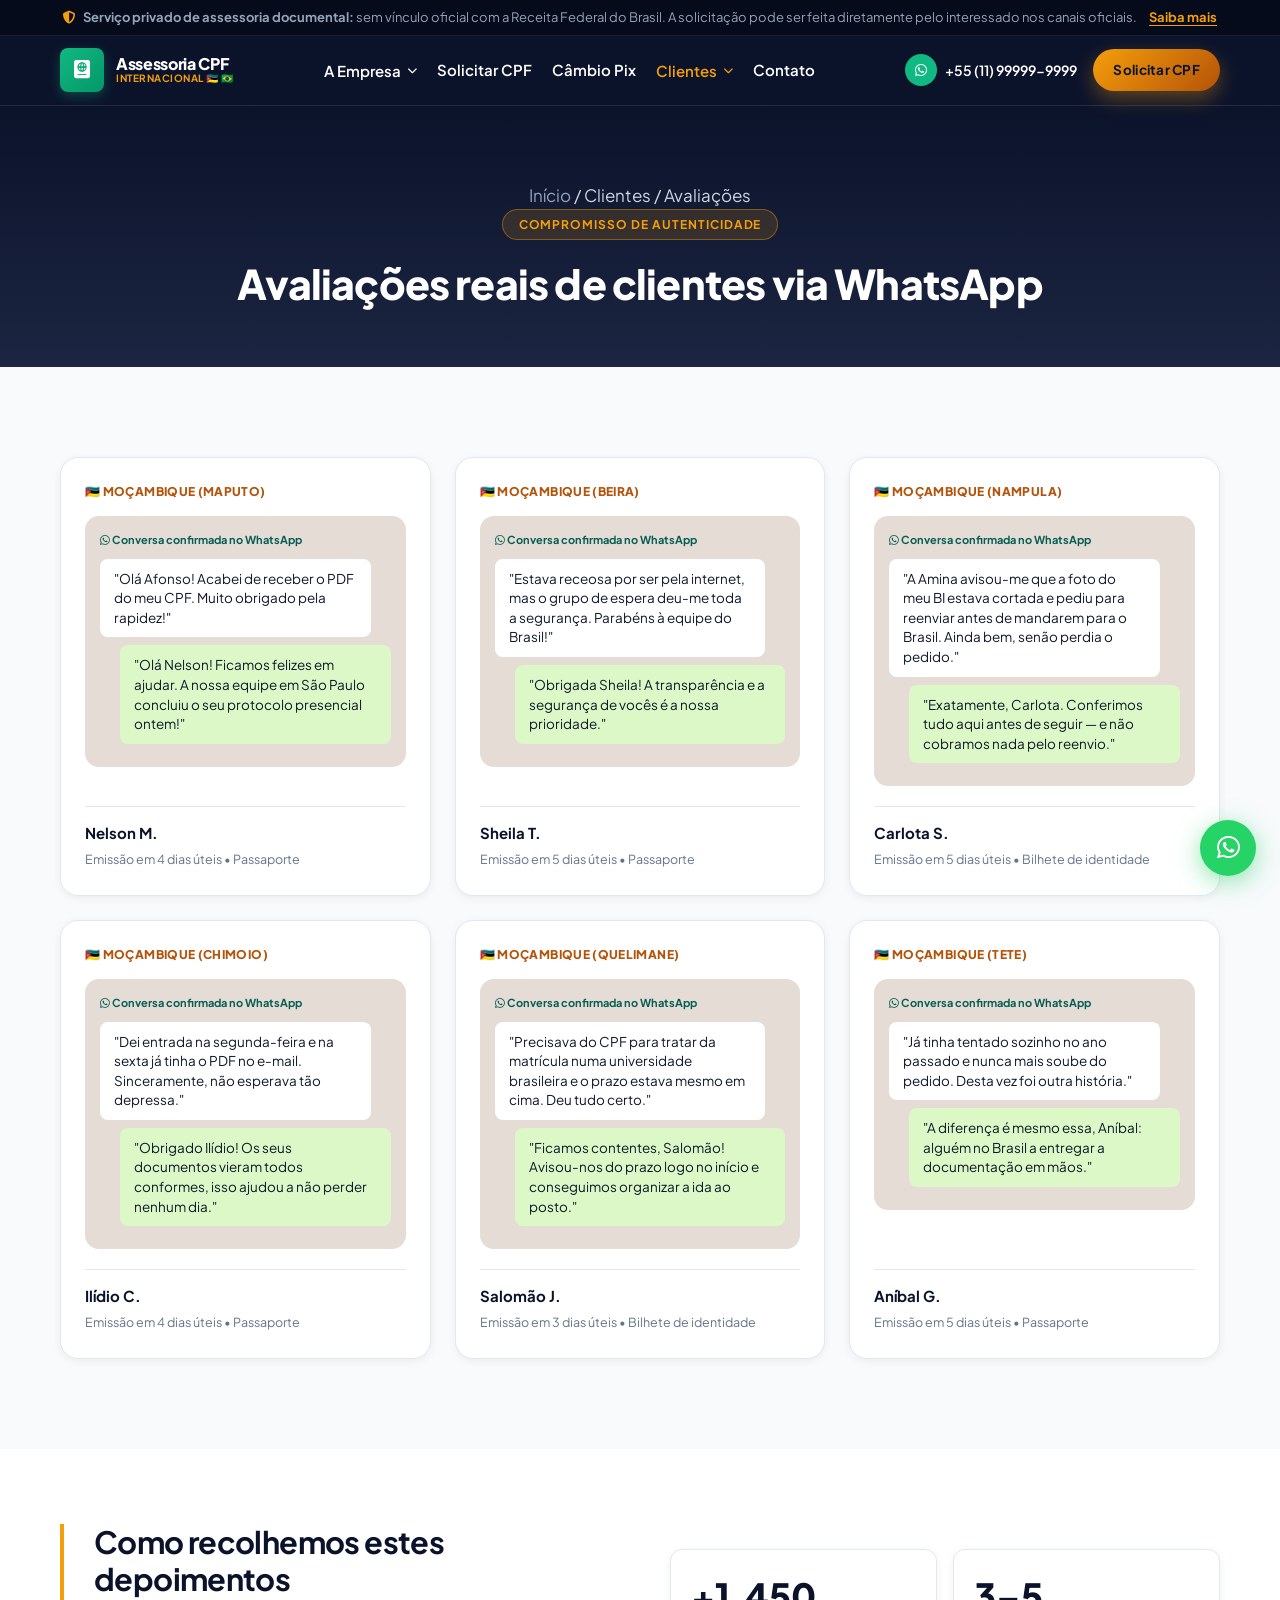
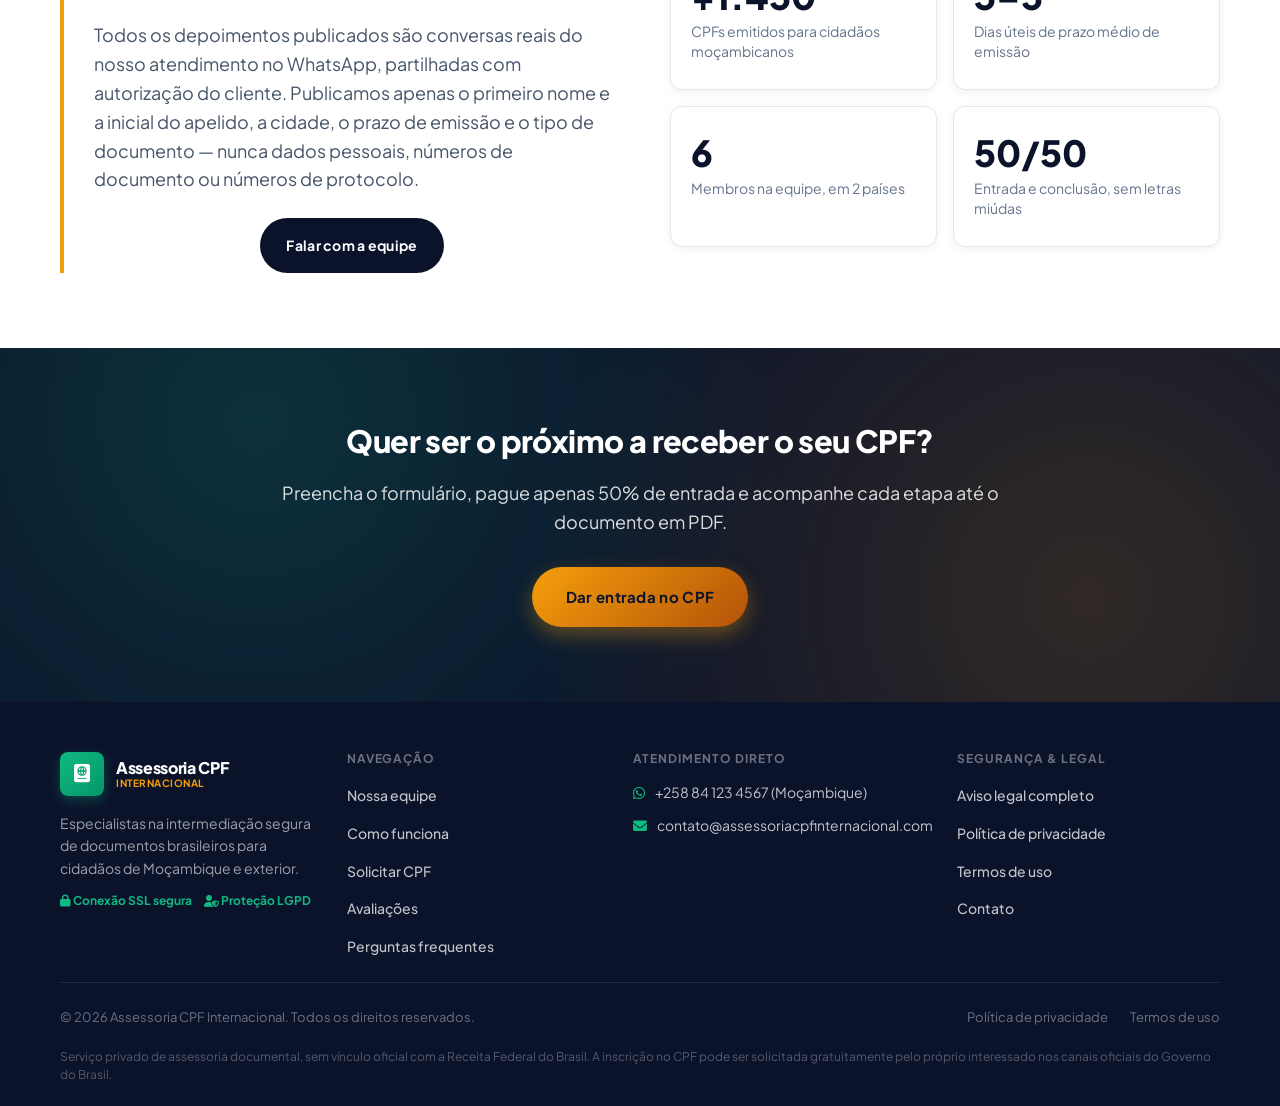
==== avaliacoes.html @ 6f36eda5 "Site CPF + Câmbio: responsivo, garantias, prova social, secção pain point" ====
<!DOCTYPE html>
<html lang="pt-PT">
<head>
    <meta charset="UTF-8">
    <meta name="viewport" content="width=device-width, initial-scale=1.0">
    <title>Avaliações | Assessoria CPF Internacional</title>
    <meta name="description" content="Depoimentos reais de clientes de Moçambique que obtiveram o CPF brasileiro através da Assessoria CPF Internacional, confirmados via WhatsApp.">
    <link rel="preconnect" href="https://fonts.googleapis.com">
    <link rel="preconnect" href="https://fonts.gstatic.com" crossorigin>
    <link href="https://fonts.googleapis.com/css2?family=Plus+Jakarta+Sans:wght@400;500;600;700;800&display=swap" rel="stylesheet">
    <link rel="stylesheet" href="css/style.css">
    <link rel="stylesheet" href="https://cdnjs.cloudflare.com/ajax/libs/font-awesome/6.4.0/css/all.min.css">
</head>
<body>

    <div class="legal-notice-bar">
        <div class="container legal-notice-content">
            <span><i class="fa-solid fa-shield-halved"></i> <strong>Serviço privado de assessoria documental:</strong> sem vínculo oficial com a Receita Federal do Brasil. A solicitação pode ser feita diretamente pelo interessado nos canais oficiais.</span>
            <a href="aviso-legal.html" class="legal-link">Saiba mais</a>
        </div>
    </div>

    <header class="site-header" id="siteHeader">
        <div class="container header-inner">
            <a href="index.html" class="brand-logo">
                <div class="logo-icon"><i class="fa-solid fa-passport"></i></div>
                <div class="logo-text">
                    <span class="brand-title">Assessoria CPF</span>
                    <span class="brand-subtitle">INTERNACIONAL 🇲🇿 🇧🇷</span>
                </div>
            </a>

            <nav class="main-nav" id="mainNav" aria-label="Navegação principal">
                <div class="nav-item">
                    <button class="nav-link" type="button" aria-expanded="false">A Empresa <i class="fa-solid fa-chevron-down"></i></button>
                    <div class="nav-dropdown">
                        <a href="equipe.html">Nossa Equipe (4 membros)</a>
                        <a href="como-funciona.html">Como Funciona</a>
                        <a href="aviso-legal.html">Aviso Legal</a>
                    </div>
                </div>
                <a href="solicitar.html" class="nav-link">Solicitar CPF</a>
                <a href="cambio.html" class="nav-link">Câmbio Pix</a>
                <div class="nav-item">
                    <button class="nav-link is-active" type="button" aria-expanded="false">Clientes <i class="fa-solid fa-chevron-down"></i></button>
                    <div class="nav-dropdown">
                                                <a href="avaliacoes.html">Avaliações</a>
                        <a href="faq.html">Perguntas Frequentes</a>
                    </div>
                </div>
                <a href="contato.html" class="nav-link">Contato</a>
            </nav>

            <div class="header-actions">
                <a href="https://wa.me/5511999999999" target="_blank" rel="noopener" class="header-phone">
                    <span class="header-phone__icon"><i class="fa-brands fa-whatsapp"></i></span>
                    +55 (11) 99999-9999
                </a>
                <a href="solicitar.html" class="btn btn--gold btn--sm">Solicitar CPF</a>
                <button class="mobile-menu-toggle" id="mobileMenuBtn" aria-label="Abrir menu" aria-expanded="false" aria-controls="mainNav">
                    <i class="fa-solid fa-bars"></i>
                </button>
            </div>
        </div>
    </header>

    <main>

    <section class="page-hero">
        <div class="container">
            <p class="breadcrumb"><a href="index.html">Início</a> / Clientes / Avaliações</p>
            <span class="page-hero__label">Compromisso de autenticidade</span>
            <h1>Avaliações reais de clientes via WhatsApp</h1>
        </div>
    </section>

    <section class="reviews-section" id="avaliacoes">
        <div class="container">
            <div class="reviews-grid">
                <div class="review-card">
                    <div class="review-country">🇲🇿 MOÇAMBIQUE (MAPUTO)</div>
                    <div class="whatsapp-chat-box">
                        <div class="chat-header">
                            <i class="fa-brands fa-whatsapp"></i> Conversa confirmada no WhatsApp
                        </div>
                        <div class="chat-bubble received">
                            "Olá Afonso! Acabei de receber o PDF do meu CPF. Muito obrigado pela rapidez!"
                        </div>
                        <div class="chat-bubble sent">
                            "Olá Nelson! Ficamos felizes em ajudar. A nossa equipe em São Paulo concluiu o seu protocolo presencial ontem!"
                        </div>
                    </div>
                    <div class="review-author">
                        <strong>Nelson M.</strong>
                        <span>Emissão em 4 dias úteis • Passaporte</span>
                    </div>
                </div>


                <div class="review-card">
                    <div class="review-country">🇲🇿 MOÇAMBIQUE (BEIRA)</div>
                    <div class="whatsapp-chat-box">
                        <div class="chat-header">
                            <i class="fa-brands fa-whatsapp"></i> Conversa confirmada no WhatsApp
                        </div>
                        <div class="chat-bubble received">
                            "Estava receosa por ser pela internet, mas o grupo de espera deu-me toda a segurança. Parabéns à equipe do Brasil!"
                        </div>
                        <div class="chat-bubble sent">
                            "Obrigada Sheila! A transparência e a segurança de vocês é a nossa prioridade."
                        </div>
                    </div>
                    <div class="review-author">
                        <strong>Sheila T.</strong>
                        <span>Emissão em 5 dias úteis • Passaporte</span>
                    </div>
                </div>


                <div class="review-card">
                    <div class="review-country">🇲🇿 MOÇAMBIQUE (NAMPULA)</div>
                    <div class="whatsapp-chat-box">
                        <div class="chat-header">
                            <i class="fa-brands fa-whatsapp"></i> Conversa confirmada no WhatsApp
                        </div>
                        <div class="chat-bubble received">
                            "A Amina avisou-me que a foto do meu BI estava cortada e pediu para reenviar antes de mandarem para o Brasil. Ainda bem, senão perdia o pedido."
                        </div>
                        <div class="chat-bubble sent">
                            "Exatamente, Carlota. Conferimos tudo aqui antes de seguir — e não cobramos nada pelo reenvio."
                        </div>
                    </div>
                    <div class="review-author">
                        <strong>Carlota S.</strong>
                        <span>Emissão em 5 dias úteis • Bilhete de identidade</span>
                    </div>
                </div>


                <div class="review-card">
                    <div class="review-country">🇲🇿 MOÇAMBIQUE (CHIMOIO)</div>
                    <div class="whatsapp-chat-box">
                        <div class="chat-header">
                            <i class="fa-brands fa-whatsapp"></i> Conversa confirmada no WhatsApp
                        </div>
                        <div class="chat-bubble received">
                            "Dei entrada na segunda-feira e na sexta já tinha o PDF no e-mail. Sinceramente, não esperava tão depressa."
                        </div>
                        <div class="chat-bubble sent">
                            "Obrigado Ilídio! Os seus documentos vieram todos conformes, isso ajudou a não perder nenhum dia."
                        </div>
                    </div>
                    <div class="review-author">
                        <strong>Ilídio C.</strong>
                        <span>Emissão em 4 dias úteis • Passaporte</span>
                    </div>
                </div>


                <div class="review-card">
                    <div class="review-country">🇲🇿 MOÇAMBIQUE (QUELIMANE)</div>
                    <div class="whatsapp-chat-box">
                        <div class="chat-header">
                            <i class="fa-brands fa-whatsapp"></i> Conversa confirmada no WhatsApp
                        </div>
                        <div class="chat-bubble received">
                            "Precisava do CPF para tratar da matrícula numa universidade brasileira e o prazo estava mesmo em cima. Deu tudo certo."
                        </div>
                        <div class="chat-bubble sent">
                            "Ficamos contentes, Salomão! Avisou-nos do prazo logo no início e conseguimos organizar a ida ao posto."
                        </div>
                    </div>
                    <div class="review-author">
                        <strong>Salomão J.</strong>
                        <span>Emissão em 3 dias úteis • Bilhete de identidade</span>
                    </div>
                </div>


                <div class="review-card">
                    <div class="review-country">🇲🇿 MOÇAMBIQUE (TETE)</div>
                    <div class="whatsapp-chat-box">
                        <div class="chat-header">
                            <i class="fa-brands fa-whatsapp"></i> Conversa confirmada no WhatsApp
                        </div>
                        <div class="chat-bubble received">
                            "Já tinha tentado sozinho no ano passado e nunca mais soube do pedido. Desta vez foi outra história."
                        </div>
                        <div class="chat-bubble sent">
                            "A diferença é mesmo essa, Aníbal: alguém no Brasil a entregar a documentação em mãos."
                        </div>
                    </div>
                    <div class="review-author">
                        <strong>Aníbal G.</strong>
                        <span>Emissão em 5 dias úteis • Passaporte</span>
                    </div>
                </div>

            </div>
        </div>
    </section>

    <section class="section section--white reveal">
        <div class="container media-grid">
            <div class="media-grid__text media-grid__text--accent">
                <h2 class="block-title">Como recolhemos estes depoimentos</h2>
                <p class="block-text">
                    Todos os depoimentos publicados são conversas reais do nosso atendimento no WhatsApp, partilhadas com autorização do cliente. Publicamos apenas o primeiro nome e a inicial do apelido, a cidade, o prazo de emissão e o tipo de documento — nunca dados pessoais, números de documento ou números de protocolo.
                </p>
                <a href="contato.html" class="btn btn--navy">Falar com a equipe</a>
            </div>
            <div class="stats-grid">
                <div class="stat-card">
                    <span class="stat-card__value">+1.450</span>
                    <span class="stat-card__label">CPFs emitidos para cidadãos moçambicanos</span>
                </div>
                <div class="stat-card">
                    <span class="stat-card__value">3–5</span>
                    <span class="stat-card__label">Dias úteis de prazo médio de emissão</span>
                </div>
                <div class="stat-card">
                    <span class="stat-card__value">6</span>
                    <span class="stat-card__label">Membros na equipe, em 2 países</span>
                </div>
                <div class="stat-card">
                    <span class="stat-card__value">50/50</span>
                    <span class="stat-card__label">Entrada e conclusão, sem letras miúdas</span>
                </div>
            </div>
        </div>
    </section>

    <section class="cta-banner reveal">
        <div class="container cta-banner__inner">
            <h2>Quer ser o próximo a receber o seu CPF?</h2>
            <p>Preencha o formulário, pague apenas 50% de entrada e acompanhe cada etapa até o documento em PDF.</p>
            <a href="solicitar.html" class="btn btn--gold btn--lg">Dar entrada no CPF</a>
        </div>
    </section>

    </main>

    <footer class="site-footer">
        <div class="container">
            <div class="footer-grid">
                <div class="footer-col">
                    <a href="index.html" class="brand-logo footer-logo">
                        <div class="logo-icon"><i class="fa-solid fa-passport"></i></div>
                        <div class="logo-text">
                            <span class="brand-title">Assessoria CPF</span>
                            <span class="brand-subtitle">INTERNACIONAL</span>
                        </div>
                    </a>
                    <p class="footer-desc">Especialistas na intermediação segura de documentos brasileiros para cidadãos de Moçambique e exterior.</p>
                    <div class="footer-badges">
                        <span><i class="fa-solid fa-lock"></i> Conexão SSL segura</span>
                        <span><i class="fa-solid fa-user-shield"></i> Proteção LGPD</span>
                    </div>
                </div>

                <div class="footer-col">
                    <h4>Navegação</h4>
                    <ul class="footer-links">
                        <li><a href="equipe.html">Nossa equipe</a></li>
                        <li><a href="como-funciona.html">Como funciona</a></li>
                        <li><a href="solicitar.html">Solicitar CPF</a></li>
                        <li>                        <a href="avaliacoes.html">Avaliações</a></li>
                        <li><a href="faq.html">Perguntas frequentes</a></li>
                    </ul>
                </div>

                <div class="footer-col">
                    <h4>Atendimento direto</h4>
                    <ul class="footer-contact">
                        <li><i class="fa-brands fa-whatsapp"></i> <a href="https://wa.me/258841234567" target="_blank" rel="noopener">+258 84 123 4567 (Moçambique)</a></li>
                        <li><i class="fa-solid fa-envelope"></i> <a href="mailto:contato@assessoriacpfinternacional.com">contato@assessoriacpfinternacional.com</a></li>
                    </ul>
                </div>

                <div class="footer-col">
                    <h4>Segurança &amp; legal</h4>
                    <ul class="footer-links">
                        <li><a href="aviso-legal.html">Aviso legal completo</a></li>
                        <li><a href="aviso-legal.html#privacidade">Política de privacidade</a></li>
                        <li><a href="aviso-legal.html#termos">Termos de uso</a></li>
                        <li><a href="contato.html">Contato</a></li>
                    </ul>
                </div>
            </div>

            <div class="footer-bottom">
                <div class="flex-between">
                    <p>&copy; 2026 Assessoria CPF Internacional. Todos os direitos reservados.</p>
                    <div class="footer-legal-links">
                        <a href="aviso-legal.html#privacidade">Política de privacidade</a>
                        <a href="aviso-legal.html#termos">Termos de uso</a>
                    </div>
                </div>
                <p class="footer-disclaimer">
                    Serviço privado de assessoria documental, sem vínculo oficial com a Receita Federal do Brasil. A inscrição no CPF pode ser solicitada gratuitamente pelo próprio interessado nos canais oficiais do Governo do Brasil.
                </p>
            </div>
        </div>
    </footer>

    <a href="https://wa.me/5511999999999" target="_blank" rel="noopener" class="floating-whatsapp" aria-label="Falar no WhatsApp">
        <i class="fa-brands fa-whatsapp"></i>
    </a>

    <script src="js/main.js"></script>
</body>
</html>
---- css/style.css ----
/* ==========================================================================
   ASSESSORIA CPF INTERNACIONAL — DESIGN SYSTEM
   --------------------------------------------------------------------------
   Sistema de layout transposto do site OralDouro (grelha, espaçamentos,
   escala tipográfica, cards e secção de passos), com a paleta do CPF.

   Base: html = 62.5% → 1rem = 10px. Todos os valores de espaçamento
   herdados da OralDouro (2rem = 20px, 5rem = 50px, 9rem = 90px, …).
   ========================================================================== */

/* ==========================================
   1. TOKENS
   ========================================== */
:root {
    /* Paleta CPF */
    --navy: #0B132B;
    --navy-2: #1C2541;
    --navy-deep: #050B1A;
    --emerald: #10B981;
    --emerald-dark: #059669;
    --gold: #F59E0B;
    --gold-soft: #FEF3C7;
    --gold-dark: #B45309;

    /* Superfícies */
    --light-1: #FFFFFF;
    --light-2: #F8FAFC;
    --light-3: #EEF2F7;
    --line: #E2E8F0;

    /* Texto */
    --text: #0F172A;
    --muted: #475569;
    --muted-2: #64748B;
    --text-inverse: #94A3B8;

    /* Tipografia */
    --font-display: 'Plus Jakarta Sans', -apple-system, BlinkMacSystemFont, sans-serif;
    --font-body: 'Plus Jakarta Sans', -apple-system, BlinkMacSystemFont, sans-serif;

    /* Elevação (escala OralDouro) */
    --shadow-sm: 0 2px 8px rgba(15, 23, 42, 0.06);
    --shadow-md: 0 8px 24px rgba(15, 23, 42, 0.08);
    --shadow-lg: 0 20px 45px rgba(11, 19, 43, 0.18);

    /* Raios (escala OralDouro) */
    --radius: 18px;
    --radius-lg: 28px;
    --radius-sm: 8px;
    --radius-md: 14px;

    /* Ritmo vertical das secções (escala OralDouro) */
    --section-y: clamp(4rem, 8vw, 7.5rem);
    --section-y-lg: 9rem;

    --transition: all 0.3s ease;
}

/* ==========================================
   2. BASE
   ========================================== */
* {
    margin: 0;
    padding: 0;
    box-sizing: border-box;
}

html {
    font-size: 62.5%; /* 1rem = 10px — base do sistema OralDouro */
    scroll-behavior: smooth;
    scroll-padding-top: 9rem;
}

body {
    font-family: var(--font-body);
    font-size: 1.6rem;
    line-height: 1.6;
    background-color: var(--light-1);
    color: var(--text);
    overflow-x: hidden;
    -webkit-font-smoothing: antialiased;
}

h1, h2, h3, h4, h5, h6 {
    font-family: var(--font-display);
    color: var(--navy);
    letter-spacing: -0.02em;
    line-height: 1.2;
}

img {
    max-width: 100%;
    display: block;
}

a {
    color: inherit;
}

/* ==========================================
   3. LAYOUT — containers e grelhas
   ========================================== */
.container {
    width: 100%;
    max-width: 1200px;
    margin: 0 auto;
    padding: 0 2rem;
}

.container--wide {
    width: 100%;
    max-width: 1240px;
    margin: 0 auto;
    padding: 0 2.4rem;
}

.container--narrow {
    width: 100%;
    max-width: 900px;
    margin: 0 auto;
    padding: 0 2rem;
}

.section {
    padding: var(--section-y) 0;
}

.section--lg {
    padding: var(--section-y-lg) 0;
}

.section--white { background-color: var(--light-1); }
.section--light { background-color: var(--light-2); }
.section--light3 { background-color: var(--light-3); }

/* Grelha de 2 colunas texto/media (gap 6rem — OralDouro) */
.media-grid {
    display: grid;
    grid-template-columns: 1fr 1fr;
    gap: 6rem;
    align-items: center;
}

.media-grid__text {
    display: flex;
    flex-direction: column;
    gap: 2.4rem;
    align-items: flex-start;
}

/* CTAs de secção centrados sob o respetivo bloco de texto. */
.media-grid__text .btn {
    align-self: center;
}

.media-grid__text--accent {
    border-left: 4px solid var(--gold);
    padding-left: 3rem;
}

.media-grid__media {
    border-radius: 1rem;
    overflow: hidden;
}

.media-grid__media img {
    width: 100%;
    height: auto;
    object-fit: cover;
    border-radius: 1rem;
}

.text-center { text-align: center; }

/* ==========================================
   4. TIPOGRAFIA DE SECÇÃO
   ========================================== */
.section-header {
    margin-bottom: 5rem;
}

.section-label {
    display: inline-block;
    background: var(--navy);
    color: #fff;
    border-radius: 50px;
    padding: 0.5rem 1.6rem;
    font-size: 1.3rem;
    font-weight: 700;
    letter-spacing: 0.05em;
    text-transform: uppercase;
    margin-bottom: 2rem;
}

.section-label--gold {
    background: var(--gold-soft);
    color: var(--gold-dark);
}

.section-title {
    font-family: var(--font-display);
    font-weight: 800;
    font-size: clamp(2.8rem, 3.2vw, 4.4rem);
    line-height: 1.15;
    letter-spacing: -0.01em;
    color: var(--navy);
    text-align: center;
    margin: 0 auto 1.6rem;
    max-width: 82rem;
}

.section-title__accent {
    color: var(--emerald-dark);
    position: relative;
    white-space: nowrap;
}

.section-title__accent::after {
    content: "";
    position: absolute;
    left: 0;
    right: 0;
    bottom: -4px;
    height: 3px;
    background: var(--emerald);
    border-radius: 2px;
    opacity: 0.5;
}

/* Título de bloco (secções texto/media) */
.block-title {
    font-family: var(--font-display);
    font-size: clamp(2.4rem, 2.4vw, 3.4rem);
    font-weight: 700;
    color: var(--navy);
    line-height: 1.2;
    margin: 0;
}

.section-desc {
    text-align: center;
    font-size: 1.55rem;
    line-height: 1.6;
    color: var(--muted);
    max-width: 62rem;
    margin: 1.4rem auto 0;
}

.block-text {
    font-size: 1.8rem;
    color: var(--muted);
    line-height: 1.6;
    margin: 0;
}

/* ==========================================
   5. BOTÕES (pill — escala OralDouro)
   ========================================== */
.btn {
    display: inline-flex;
    align-items: center;
    justify-content: center;
    gap: 0.8rem;
    padding: 1.4rem 2.4rem;
    border: 2px solid transparent;
    border-radius: 999px;
    font-family: var(--font-display);
    font-weight: 700;
    font-size: 1.4rem;
    letter-spacing: 0.02em;
    text-decoration: none;
    cursor: pointer;
    white-space: nowrap;
    transition: transform 0.2s ease, box-shadow 0.25s ease, background 0.25s ease,
        color 0.25s ease, border-color 0.25s ease;
}

.btn--lg {
    padding: 1.8rem 3.4rem;
    font-size: 1.5rem;
}

.btn--sm {
    padding: 1rem 2rem;
    font-size: 1.35rem;
}

.btn--primary {
    background: var(--emerald);
    color: #fff;
    box-shadow: 0 8px 20px rgba(16, 185, 129, 0.32);
}

.btn--primary:hover {
    background: var(--emerald-dark);
    transform: translateY(-2px);
    box-shadow: 0 12px 26px rgba(16, 185, 129, 0.42);
}

.btn--gold {
    background: var(--gold);
    color: var(--navy);
    box-shadow: 0 8px 20px rgba(245, 158, 11, 0.35);
}

.btn--gold:hover {
    background: #D97706;
    transform: translateY(-2px);
    box-shadow: 0 12px 26px rgba(245, 158, 11, 0.45);
}

.btn--navy {
    background: var(--navy);
    color: #fff;
}

.btn--navy:hover {
    background: var(--navy-2);
    transform: translateY(-2px);
}

.btn--outline {
    background: transparent;
    border-color: var(--navy);
    color: var(--navy);
}

.btn--outline:hover {
    background: var(--navy);
    color: #fff;
}

.btn--ghost-light {
    background: rgba(255, 255, 255, 0.1);
    border-color: rgba(255, 255, 255, 0.25);
    color: #fff;
}

.btn--ghost-light:hover {
    background: rgba(255, 255, 255, 0.2);
    transform: translateY(-2px);
}

.btn--whatsapp {
    background: #25D366;
    color: #fff;
    box-shadow: 0 8px 20px rgba(37, 211, 102, 0.3);
}

.btn--whatsapp:hover {
    background: #1DA851;
    transform: translateY(-2px);
}

/* ==========================================
   6. BARRA DE AVISO LEGAL (aux bar)
   ========================================== */
.legal-notice-bar {
    background-color: var(--navy-deep);
    color: var(--text-inverse);
    font-size: 1.3rem;
    padding: 0.75rem 0;
    border-bottom: 1px solid rgba(255, 255, 255, 0.08);
}

.legal-notice-content {
    display: flex;
    justify-content: center;
    align-items: center;
    gap: 1.2rem;
    flex-wrap: wrap;
    text-align: center;
    line-height: 1.5;
}

.legal-notice-content i {
    color: var(--gold);
    margin-right: 0.5rem;
}

.legal-link {
    color: var(--gold);
    text-decoration: underline;
    text-underline-offset: 3px;
    font-weight: 700;
    white-space: nowrap;
}

/* ==========================================
   7. HEADER + NAVEGAÇÃO
   ========================================== */
.site-header {
    background-color: var(--navy);
    position: sticky;
    top: 0;
    z-index: 100;
    border-bottom: 1px solid rgba(255, 255, 255, 0.1);
    transition: box-shadow 0.3s ease;
}

.site-header.is-scrolled {
    box-shadow: 0 1px 10px 2px rgba(0, 0, 0, 0.18);
}

.header-inner {
    display: flex;
    align-items: center;
    gap: 2rem;
    padding-top: 1.25rem;
    padding-bottom: 1.25rem;
}

.brand-logo {
    display: flex;
    align-items: center;
    gap: 1.2rem;
    text-decoration: none;
    flex-shrink: 0;
}

.logo-icon {
    width: 4.4rem;
    height: 4.4rem;
    background: linear-gradient(135deg, var(--emerald), var(--emerald-dark));
    color: #fff;
    border-radius: var(--radius-sm);
    display: flex;
    align-items: center;
    justify-content: center;
    font-size: 1.8rem;
    box-shadow: 0 4px 12px rgba(16, 185, 129, 0.3);
}

.logo-text {
    display: flex;
    flex-direction: column;
    line-height: 1.15;
}

.brand-title {
    color: #fff;
    font-family: var(--font-display);
    font-weight: 800;
    font-size: 1.6rem;
    letter-spacing: -0.02em;
}

.brand-subtitle {
    color: var(--gold);
    font-size: 1rem;
    font-weight: 700;
    letter-spacing: 0.05em;
}

/* Nav desktop */
.main-nav {
    display: flex;
    flex: 1;
    align-items: center;
    justify-content: center;
    gap: 2rem;
}

.nav-item {
    position: relative;
}

.nav-link {
    display: flex;
    align-items: center;
    gap: 0.6rem;
    background: none;
    border: none;
    font-family: var(--font-display);
    font-size: 1.5rem;
    font-weight: 600;
    color: #fff;
    text-decoration: none;
    white-space: nowrap;
    cursor: pointer;
    padding: 0.6rem 0;
    transition: color 0.2s ease;
}

.nav-link i {
    font-size: 1rem;
    transition: transform 0.2s ease;
}

.nav-link:hover,
.nav-link.is-active {
    color: var(--gold);
}

.nav-item:hover .nav-link i,
.nav-item.is-open .nav-link i {
    transform: rotate(180deg);
}

.nav-dropdown {
    position: absolute;
    top: 100%;
    right: 0;
    z-index: 110;
    margin-top: 0.4rem;
    min-width: 24rem;
    background: #fff;
    border-radius: var(--radius-sm);
    padding: 0.8rem 0;
    box-shadow: 0 4px 20px rgba(0, 0, 0, 0.15);
    opacity: 0;
    visibility: hidden;
    transform: translateY(-6px);
    transition: opacity 0.2s ease, transform 0.2s ease, visibility 0.2s;
}

/* Ponte invisível: evita que o menu feche ao atravessar o espaço
   entre o link e o painel. */
.nav-dropdown::before {
    content: "";
    position: absolute;
    left: 0;
    right: 0;
    top: -0.8rem;
    height: 0.8rem;
}

.nav-item:hover .nav-dropdown,
.nav-item:focus-within .nav-dropdown {
    opacity: 1;
    visibility: visible;
    transform: translateY(0);
}

.nav-dropdown a {
    display: block;
    padding: 0.9rem 1.8rem;
    font-size: 1.4rem;
    font-weight: 600;
    color: var(--muted);
    text-decoration: none;
    transition: background 0.15s ease, color 0.15s ease;
}

.nav-dropdown a:hover {
    background: var(--light-2);
    color: var(--navy);
}

/* Ações do header */
.header-actions {
    display: flex;
    align-items: center;
    gap: 1.6rem;
    flex-shrink: 0;
    margin-left: auto;
}

.header-phone {
    display: flex;
    align-items: center;
    gap: 0.8rem;
    color: #fff;
    font-size: 1.4rem;
    font-weight: 600;
    text-decoration: none;
    white-space: nowrap;
    transition: opacity 0.2s ease;
}

.header-phone:hover {
    opacity: 0.85;
}

.header-phone__icon {
    width: 3.2rem;
    height: 3.2rem;
    border-radius: 50%;
    background: var(--emerald);
    color: #fff;
    display: flex;
    align-items: center;
    justify-content: center;
    font-size: 1.4rem;
    flex-shrink: 0;
}

.mobile-menu-toggle {
    display: none;
    background: none;
    border: none;
    color: #fff;
    font-size: 2.2rem;
    cursor: pointer;
    padding: 0.4rem;
}

/* ==========================================
   8. HERO (grelha 2 colunas — estrutura OralDouro)
   ========================================== */
.hero-section {
    background: linear-gradient(180deg, var(--navy) 0%, var(--navy-2) 100%);
    color: #fff;
    overflow: hidden;
}

.hero-grid {
    display: grid;
    grid-template-columns: 1fr 1fr;
    align-items: stretch;
    min-height: 520px;
}

.hero-content {
    display: flex;
    flex-direction: column;
    justify-content: center;
    gap: 2rem;
    padding: 5rem 4rem 5rem 2rem;
    padding-left: max(2rem, calc((100vw - 1200px) / 2));
}

.hero-badge {
    display: inline-flex;
    align-items: center;
    gap: 1rem;
    align-self: flex-start;
    background-color: rgba(245, 158, 11, 0.15);
    border: 1px solid rgba(245, 158, 11, 0.4);
    color: var(--gold);
    padding: 0.6rem 1.6rem;
    border-radius: 50px;
    font-size: 1.3rem;
    font-weight: 700;
}

.pulse-dot {
    width: 8px;
    height: 8px;
    background-color: var(--emerald);
    border-radius: 50%;
    box-shadow: 0 0 0 0 rgba(16, 185, 129, 0.7);
    animation: pulse 1.8s infinite;
}

@keyframes pulse {
    0% { transform: scale(0.95); box-shadow: 0 0 0 0 rgba(16, 185, 129, 0.7); }
    70% { transform: scale(1); box-shadow: 0 0 0 8px rgba(16, 185, 129, 0); }
    100% { transform: scale(0.95); box-shadow: 0 0 0 0 rgba(16, 185, 129, 0); }
}

.hero-title {
    font-family: var(--font-display);
    font-size: clamp(2.8rem, 3.2vw, 4.4rem);
    font-weight: 800;
    line-height: 1.12;
    letter-spacing: -0.02em;
    color: #fff;
    margin: 0;
}

.hero-title span {
    color: #34D399;
}

.hero-description {
    font-size: 1.65rem;
    line-height: 1.6;
    color: #CBD5E1;
    max-width: 54rem;
    margin: 0;
}

.hero-cta-group {
    display: flex;
    gap: 1.5rem;
    flex-wrap: wrap;
    padding-top: 0.4rem;
}

.hero-checklist {
    display: flex;
    flex-direction: column;
    gap: 0.9rem;
    padding-top: 0.6rem;
}

.hero-check {
    display: flex;
    align-items: center;
    gap: 0.8rem;
    font-size: 1.4rem;
    font-weight: 600;
    color: #E2E8F0;
}

.hero-check i {
    color: var(--emerald);
    font-size: 1.6rem;
    flex-shrink: 0;
}

/* Coluna direita — painel full-bleed */
.hero-panel {
    position: relative;
    display: flex;
    align-items: center;
    justify-content: flex-start;
    padding: 5rem 2rem;
    padding-right: max(2rem, calc((100vw - 1200px) / 2));
    background:
        radial-gradient(circle at 30% 20%, rgba(16, 185, 129, 0.18), transparent 55%),
        radial-gradient(circle at 80% 80%, rgba(245, 158, 11, 0.14), transparent 50%),
        var(--navy-2);
}

.hero-panel-card {
    background-color: #fff;
    color: var(--text);
    border-radius: var(--radius);
    padding: 3rem;
    width: 100%;
    max-width: 46rem;
    box-shadow: var(--shadow-lg);
    border: 1px solid rgba(255, 255, 255, 0.2);
}

.card-header-status {
    margin-bottom: 2rem;
}

.status-pill {
    display: inline-flex;
    align-items: center;
    gap: 0.6rem;
    padding: 0.6rem 1.2rem;
    border-radius: 50px;
    font-size: 1.2rem;
    font-weight: 700;
}

.status-live {
    background-color: #ECFDF5;
    color: var(--emerald-dark);
}

.panel-intro {
    font-size: 1.35rem;
    line-height: 1.55;
    color: var(--muted);
    margin: 0 0 2rem;
}

.panel-foot {
    display: flex;
    align-items: flex-start;
    gap: 0.8rem;
    margin: 0;
    padding-top: 1.6rem;
    border-top: 1px solid var(--line);
    font-size: 1.3rem;
    line-height: 1.5;
    font-weight: 600;
    color: var(--navy);
}

.panel-foot i {
    color: var(--emerald-dark);
    flex-shrink: 0;
    margin-top: 0.25rem;
}

.timeline-steps-mini {
    display: flex;
    flex-direction: column;
    gap: 1.5rem;
    margin-bottom: 2.5rem;
}

.step-mini {
    display: flex;
    align-items: center;
    gap: 1.2rem;
    font-size: 1.35rem;
    color: var(--muted);
}

.step-mini .step-icon {
    width: 2.8rem;
    height: 2.8rem;
    border-radius: 50%;
    background-color: var(--line);
    color: var(--muted-2);
    display: flex;
    align-items: center;
    justify-content: center;
    font-size: 1.2rem;
    flex-shrink: 0;
}

.step-mini.done .step-icon {
    background-color: var(--emerald);
    color: #fff;
}

.step-mini.active .step-icon {
    background-color: var(--gold);
    color: #fff;
}

.step-mini.active .step-text {
    font-weight: 700;
    color: var(--text);
}

/* ==========================================
   9. BANNER PROMOCIONAL (faixa full-width)
   ========================================== */
.promo-banner {
    display: block;
    width: 100%;
    background: var(--gold);
    color: var(--navy);
    text-decoration: none;
}

.promo-banner__inner {
    display: flex;
    flex-direction: row;
    align-items: center;
    justify-content: center;
    gap: 1rem;
    text-align: center;
    padding: clamp(1.1rem, 3vw, 1.6rem) 1.6rem;
    line-height: 1.45;
    flex-wrap: wrap;
}

.promo-banner__text {
    font-size: clamp(1.3rem, 3.4vw, 1.5rem);
    font-weight: 600;
}

.promo-banner__cta {
    font-size: clamp(1.3rem, 3.4vw, 1.5rem);
    font-weight: 700;
    text-decoration: underline;
    text-underline-offset: 3px;
    white-space: nowrap;
}

/* ==========================================
   10. AVALIAÇÕES (grelha de 6 — OralDouro)
   ========================================== */
.reviews-section {
    background: var(--light-2);
    padding: var(--section-y-lg) 0;
}

/* Segunda grelha da home: fundo branco para alternar com a primeira. */
.reviews-section--alt {
    background: #fff;
}

.reviews-grid {
    display: grid;
    grid-template-columns: repeat(3, 1fr);
    gap: 2.4rem;
}

.review-card {
    display: flex;
    flex-direction: column;
    background: #fff;
    border-radius: var(--radius);
    padding: 2.4rem;
    box-shadow: var(--shadow-sm);
    border: 1px solid var(--line);
    transition: transform 0.3s ease, box-shadow 0.3s ease, border-color 0.3s ease;
}

.review-card:hover {
    transform: translateY(-8px);
    border-color: rgba(16, 185, 129, 0.6);
    box-shadow: 0 16px 36px rgba(11, 19, 43, 0.14);
}

.review-country {
    font-size: 1.2rem;
    font-weight: 800;
    color: var(--gold-dark);
    letter-spacing: 0.03em;
    margin-bottom: 1.5rem;
}

.whatsapp-chat-box {
    background-color: #E5DDD5;
    border-radius: var(--radius-md);
    padding: 1.5rem;
    margin-bottom: 2rem;
}

.chat-header {
    font-size: 1.1rem;
    color: #075E54;
    font-weight: 700;
    margin-bottom: 1rem;
}

.chat-bubble {
    padding: 1rem 1.4rem;
    border-radius: 8px;
    font-size: 1.35rem;
    margin-bottom: 0.8rem;
    line-height: 1.45;
}

.chat-bubble.received {
    background-color: #fff;
    color: var(--text);
    margin-right: 2rem;
}

.chat-bubble.sent {
    background-color: #DCF8C6;
    color: var(--text);
    margin-left: 2rem;
}

.review-author {
    margin-top: auto;
    padding-top: 1.4rem;
    border-top: 1px solid var(--line);
}

.review-author strong {
    display: block;
    font-family: var(--font-display);
    font-size: 1.5rem;
    color: var(--navy);
}

.review-author span {
    font-size: 1.25rem;
    color: var(--muted-2);
}

.section-cta {
    display: flex;
    justify-content: center;
    align-items: center;
    gap: 1.5rem;
    flex-wrap: wrap;
    margin-top: 3.6rem;
}

/* ==========================================
   11. PAIN POINT (coluna única — OralDouro)
   ========================================== */
.pain-section {
    background: #fff;
    padding: var(--section-y) 0;
}

.pain-inner {
    max-width: 760px;
    margin: 0 auto;
    padding: 0 2rem;
}

.pain-header {
    text-align: center;
    display: flex;
    flex-direction: column;
    align-items: center;
    gap: 2rem;
    margin-bottom: 5rem;
}

.pain-header h2 {
    font-family: var(--font-display);
    font-size: clamp(2.4rem, 2.5vw, 3.4rem);
    font-weight: 800;
    line-height: 1.2;
    margin: 0;
}

.pain-body {
    display: flex;
    flex-direction: column;
    gap: 3rem;
}

.pain-opening {
    border-left: 3px solid var(--gold);
    padding-left: 2.4rem;
    display: flex;
    flex-direction: column;
    gap: 1.6rem;
}

.pain-opening p {
    font-size: 1.7rem;
    color: var(--muted-2);
    font-style: italic;
    line-height: 1.6;
    margin: 0;
}

.pain-list {
    display: flex;
    flex-direction: column;
    gap: 1.2rem;
    list-style: none;
}

.pain-list li {
    display: flex;
    gap: 1rem;
    align-items: flex-start;
    font-size: 1.6rem;
    color: var(--muted);
    line-height: 1.65;
}

.pain-list li i {
    color: var(--emerald);
    flex-shrink: 0;
    margin-top: 0.4rem;
}

.pain-text {
    font-size: 1.7rem;
    color: var(--muted);
    line-height: 1.8;
    margin: 0;
}

.pain-agitate {
    background: #FFF5F5;
    border: 1px solid #FDE8E8;
    border-radius: 1.2rem;
    padding: 2.4rem 2.8rem;
    display: flex;
    flex-direction: column;
    gap: 2rem;
}

.pain-agitate p {
    font-size: 1.7rem;
    color: var(--muted);
    line-height: 1.8;
    font-weight: 500;
    margin: 0;
}

.pain-agitate ul {
    display: flex;
    flex-direction: column;
    gap: 1.4rem;
    list-style: none;
}

.pain-agitate li {
    display: flex;
    gap: 1.2rem;
    align-items: flex-start;
    font-size: 1.6rem;
    color: var(--muted);
    line-height: 1.65;
}

.pain-agitate li::before {
    content: "—";
    color: #C0392B;
    font-weight: 700;
    font-size: 1.8rem;
    line-height: 1;
    flex-shrink: 0;
    margin-top: 0.2rem;
}

.pain-solve {
    display: flex;
    flex-direction: column;
    gap: 2.4rem;
}

.pain-cta {
    text-align: center;
}

/* ==========================================
   12. GRELHA DE NÚMEROS (perks — OralDouro)
   ========================================== */
.stats-grid {
    display: grid;
    grid-template-columns: 1fr 1fr;
    gap: 1.6rem;
}

.stat-card {
    background: #fff;
    border: 1px solid var(--line);
    border-radius: 1.2rem;
    padding: 2.8rem 2rem;
    display: flex;
    flex-direction: column;
    gap: 0.8rem;
    box-shadow: var(--shadow-sm);
}

.stat-card__value {
    font-family: var(--font-display);
    font-size: 3.6rem;
    font-weight: 800;
    color: var(--navy);
    line-height: 1;
}

.stat-card__label {
    font-size: 1.4rem;
    color: var(--muted-2);
    line-height: 1.4;
}

/* ==========================================
   14. SECÇÃO DOS 4 PASSOS
   (clone estrutural da OralDouro — StepsSection)
   ========================================== */
.steps-section {
    background: var(--light-3);
    padding: var(--section-y-lg) 0;
    position: relative;
}

.steps-grid {
    margin-top: 5rem;
    display: grid;
    grid-template-columns: repeat(4, 1fr);
    gap: 2rem;
    position: relative;
}

.step-card {
    min-width: 0;
    background: #fff;
    border-radius: var(--radius);
    padding: 2.2rem;
    display: flex;
    flex-direction: column;
    gap: 1.4rem;
    position: relative;
    box-shadow: var(--shadow-sm);
    border: 1px solid var(--line);
    transition: transform 0.3s ease, box-shadow 0.3s ease;
}

.step-card:hover {
    transform: translateY(-6px);
    box-shadow: var(--shadow-md);
}

.step-card__pill {
    position: absolute;
    top: -1.6rem;
    left: 2.2rem;
    background: var(--gold);
    color: var(--navy);
    font-family: var(--font-display);
    font-weight: 800;
    font-size: 1.25rem;
    padding: 0.7rem 1.6rem;
    border-radius: 999px;
    letter-spacing: 0.06em;
    box-shadow: 0 6px 14px rgba(245, 158, 11, 0.35);
}

.step-card__media {
    margin-top: 0.8rem;
    border-radius: 14px;
    overflow: hidden;
    aspect-ratio: 5 / 4;
    max-height: 200px;
    background: var(--light-2);
    position: relative;
}

.step-card__media img {
    width: 100%;
    height: 100%;
    object-fit: cover;
    display: block;
    transition: transform 0.6s ease;
}

.step-card:hover .step-card__media img {
    transform: scale(1.05);
}

.step-card__title {
    font-family: var(--font-display);
    font-weight: 700;
    font-size: 1.7rem;
    line-height: 1.3;
    color: var(--navy);
    margin: 0;
}

.step-card__desc {
    font-size: 1.4rem;
    line-height: 1.6;
    color: var(--muted);
    margin: 0;
}

/* Setas sobrepostas nas fronteiras entre cards (só desktop) */
.step-arrow-pos {
    position: absolute;
    top: 130px;
    transform: translateX(-50%);
    z-index: 3;
    pointer-events: none;
}

.step-arrow {
    display: block;
    filter: drop-shadow(0 3px 6px rgba(11, 19, 43, 0.15));
}

.steps-cta {
    margin-top: 5rem;
    display: flex;
    flex-direction: column;
    align-items: center;
    gap: 2rem;
}

.steps-social {
    display: flex;
    align-items: center;
    gap: 1.2rem;
    flex-wrap: wrap;
    justify-content: center;
}

.steps-avatars {
    display: inline-flex;
}

.steps-avatar {
    width: 3.4rem;
    height: 3.4rem;
    border-radius: 50%;
    display: flex;
    align-items: center;
    justify-content: center;
    font-size: 1.4rem;
    background: var(--navy-2);
    border: 2px solid #fff;
    margin-left: -0.8rem;
    box-shadow: var(--shadow-sm);
}

.steps-avatar:first-child {
    margin-left: 0;
}

.steps-social-text {
    font-size: 1.35rem;
    color: var(--muted);
    font-weight: 500;
}

/* ==========================================
   15. EQUIPE
   ========================================== */
.team-section {
    background: #fff;
    padding: var(--section-y) 0;
}

.team-intro {
    max-width: 720px;
    margin: 0 auto 5rem;
    text-align: center;
    display: flex;
    flex-direction: column;
    gap: 1.6rem;
}

.team-intro p {
    font-size: 1.7rem;
    color: var(--muted);
    line-height: 1.7;
    margin: 0;
}

.brazil-role-highlight {
    background: linear-gradient(135deg, #EFF6FF 0%, #DBEAFE 100%);
    border: 1px solid #93C5FD;
    border-radius: var(--radius);
    padding: 3rem;
    display: flex;
    gap: 2rem;
    align-items: flex-start;
    margin-bottom: 5rem;
    box-shadow: var(--shadow-sm);
}

.highlight-icon {
    width: 5rem;
    height: 5rem;
    background-color: #2563EB;
    color: #fff;
    border-radius: 50%;
    display: flex;
    align-items: center;
    justify-content: center;
    font-size: 1.8rem;
    flex-shrink: 0;
}

.highlight-text h3 {
    color: #1E3A8A;
    font-size: 1.9rem;
    font-weight: 800;
    margin-bottom: 1rem;
}

.highlight-text p {
    color: var(--navy);
    font-size: 1.5rem;
    line-height: 1.65;
}

.team-grid {
    display: grid;
    grid-template-columns: repeat(3, 1fr);
    gap: 2.4rem;
}

.team-card {
    background-color: var(--light-2);
    border: 1px solid var(--line);
    border-radius: var(--radius);
    padding: 2.8rem;
    position: relative;
    transition: transform 0.3s ease, box-shadow 0.3s ease, border-color 0.3s ease;
}

.team-card:hover {
    transform: translateY(-6px);
    box-shadow: var(--shadow-md);
    border-color: rgba(16, 185, 129, 0.5);
}

.card-brazil {
    border: 1px solid var(--gold);
    background-color: #FFFDF5;
}

.country-flag-badge {
    position: absolute;
    top: 2rem;
    right: 2rem;
    background-color: #fff;
    border: 1px solid var(--line);
    padding: 0.4rem 1rem;
    border-radius: 50px;
    font-size: 1.2rem;
    font-weight: 700;
    box-shadow: var(--shadow-sm);
}

.member-avatar {
    width: 6rem;
    height: 6rem;
    border-radius: 50%;
    background-color: var(--navy-2);
    color: #fff;
    display: flex;
    align-items: center;
    justify-content: center;
    font-size: 2.2rem;
    margin-bottom: 2rem;
}

.card-brazil .member-avatar {
    background: linear-gradient(135deg, var(--gold), #D97706);
}

.member-name {
    font-size: 1.8rem;
    font-weight: 800;
    color: var(--navy);
    margin-bottom: 0.4rem;
}

.member-role {
    display: block;
    color: var(--emerald-dark);
    font-weight: 700;
    font-size: 1.3rem;
    margin-bottom: 1.2rem;
}

.member-location {
    font-size: 1.25rem;
    color: var(--muted-2);
    font-weight: 600;
    margin-bottom: 1.5rem;
}

.member-location i {
    color: var(--gold);
}

.member-desc {
    font-size: 1.4rem;
    color: var(--muted);
    line-height: 1.6;
}

/* ==========================================
   16. FORMULÁRIO DE SOLICITAÇÃO
   (grelha 2 colunas — LeadFormSection OralDouro)
   ========================================== */
.form-section {
    background: var(--navy);
    padding: var(--section-y) 0;
    color: #fff;
}

.form-grid {
    display: grid;
    grid-template-columns: 1fr 1fr;
    gap: 6rem;
    align-items: stretch;
}

.form-pitch-card,
.form-card-container {
    background: #fff;
    color: var(--text);
    border-radius: 16px;
    padding: 3rem;
    box-shadow: 0 12px 50px rgba(0, 0, 0, 0.25);
    display: flex;
    flex-direction: column;
    gap: 2rem;
}

.form-pitch-card {
    align-items: center;
    text-align: center;
    justify-content: center;
}

.form-pitch-card h2 {
    font-family: var(--font-display);
    font-size: clamp(2.6rem, 2.6vw, 3.8rem);
    font-weight: 800;
    line-height: 1.15;
    max-width: 44rem;
    margin: 0;
}

.form-pitch-card p {
    font-size: 1.6rem;
    color: var(--muted);
    line-height: 1.65;
    max-width: 44rem;
    margin: 0;
}

.pitch-bullets {
    display: flex;
    flex-direction: column;
    gap: 0.9rem;
    text-align: left;
    list-style: none;
    width: 100%;
    max-width: 44rem;
}

.pitch-bullets li {
    display: flex;
    align-items: center;
    gap: 0.8rem;
    font-size: 1.5rem;
    color: var(--muted);
}

.pitch-bullets i {
    color: var(--emerald);
    flex-shrink: 0;
    font-size: 1.8rem;
}

.badge-gold {
    background-color: var(--gold-soft);
    color: var(--gold-dark);
    font-weight: 800;
    font-size: 1.2rem;
    padding: 0.5rem 1.4rem;
    border-radius: 50px;
    display: inline-block;
    align-self: center;
}

.form-header h2,
.form-header h3 {
    font-family: var(--font-display);
    font-size: 2.4rem;
    font-weight: 800;
    color: var(--navy);
    margin-bottom: 0.8rem;
}

.form-header p {
    color: var(--muted);
    font-size: 1.5rem;
}

.cpf-form {
    display: flex;
    flex-direction: column;
    gap: 1.6rem;
}

.form-row {
    display: grid;
    grid-template-columns: 1fr 1fr;
    gap: 1.6rem;
}

.form-group {
    display: flex;
    flex-direction: column;
    gap: 0.6rem;
}

.form-group label {
    font-weight: 600;
    font-size: 1.3rem;
    color: var(--muted);
}

.form-group label i {
    color: var(--emerald);
}

.form-input {
    padding: 1.1rem 1.3rem;
    border: 1.5px solid #D4D4D4;
    border-radius: 8px;
    font-family: inherit;
    font-size: 1.5rem;
    color: var(--text);
    background: #fff;
    outline: none;
    transition: var(--transition);
    width: 100%;
}

.form-input:focus {
    border-color: var(--emerald);
    box-shadow: 0 0 0 3px rgba(16, 185, 129, 0.15);
}

.file-dropzone {
    border: 2px dashed #CBD5E1;
    background-color: var(--light-2);
    border-radius: 8px;
    padding: 2.4rem;
    text-align: center;
    cursor: pointer;
    transition: var(--transition);
}

.file-dropzone:hover {
    border-color: var(--emerald);
    background-color: #ECFDF5;
}

.drop-icon {
    font-size: 2.6rem;
    color: var(--emerald);
    margin-bottom: 1rem;
}

.file-dropzone p {
    font-size: 1.45rem;
    color: var(--muted);
}

.file-dropzone p span {
    color: var(--emerald-dark);
    font-weight: 700;
}

.file-hint {
    font-size: 1.2rem;
    color: var(--muted-2);
    display: block;
    margin-top: 0.5rem;
}

.file-preview-name {
    font-size: 1.3rem;
    font-weight: 700;
    color: var(--emerald-dark);
    margin-top: 0.5rem;
}

.terms-checkbox {
    display: flex;
    align-items: flex-start;
    gap: 1.2rem;
    font-size: 1.3rem;
    color: var(--muted);
    line-height: 1.5;
}

.terms-checkbox input {
    margin-top: 0.3rem;
    flex-shrink: 0;
}

.btn-submit-form {
    background: var(--emerald);
    color: #fff;
    padding: 1.6rem;
    border: none;
    border-radius: 8px;
    font-family: var(--font-display);
    font-weight: 800;
    font-size: 1.6rem;
    cursor: pointer;
    display: flex;
    align-items: center;
    justify-content: center;
    gap: 1rem;
    box-shadow: 0 8px 20px rgba(16, 185, 129, 0.32);
    transition: var(--transition);
    width: 100%;
}

.btn-submit-form:hover {
    background: var(--emerald-dark);
    transform: translateY(-2px);
}

.form-testimonial {
    border-top: 1px solid #eee;
    padding-top: 2rem;
    display: flex;
    gap: 1.2rem;
    align-items: flex-start;
}

.form-testimonial__avatar {
    width: 4rem;
    height: 4rem;
    border-radius: 50%;
    background: var(--navy);
    color: #fff;
    display: flex;
    align-items: center;
    justify-content: center;
    flex-shrink: 0;
    font-weight: 700;
    font-size: 1.3rem;
    letter-spacing: 0.04em;
}

.form-testimonial p {
    font-size: 1.35rem;
    font-style: italic;
    color: var(--muted);
    line-height: 1.55;
    margin: 0 0 0.6rem;
}

.form-testimonial span {
    font-size: 1.3rem;
    font-weight: 600;
    color: var(--navy);
}

/* ==========================================
   17. FAQ
   ========================================== */
.faq-section {
    padding: var(--section-y) 0;
    background-color: #fff;
}

.faq-accordion {
    display: flex;
    flex-direction: column;
    gap: 1.2rem;
}

.faq-item {
    background: var(--light-2);
    border: 1px solid var(--line);
    border-radius: 12px;
    overflow: hidden;
}

.faq-question {
    width: 100%;
    text-align: left;
    padding: 2rem 2.4rem;
    background: none;
    border: none;
    font-family: var(--font-display);
    font-weight: 600;
    font-size: 1.8rem;
    color: var(--navy);
    display: flex;
    justify-content: space-between;
    align-items: center;
    gap: 1rem;
    cursor: pointer;
}

.faq-question i {
    color: var(--emerald-dark);
    font-size: 1.4rem;
    flex-shrink: 0;
    transition: transform 0.25s ease;
}

.faq-answer {
    padding: 0 2.4rem 2rem;
    color: var(--muted);
    font-size: 1.6rem;
    line-height: 1.6;
    display: none;
}

.faq-item.open .faq-answer {
    display: block;
}

.faq-item.open .faq-question i {
    transform: rotate(180deg);
}

/* ==========================================
   18. BANNER CTA FINAL
   ========================================== */
.cta-banner {
    position: relative;
    overflow: hidden;
    padding: var(--section-y) 0;
    background:
        radial-gradient(circle at 20% 20%, rgba(16, 185, 129, 0.18), transparent 50%),
        radial-gradient(circle at 85% 70%, rgba(245, 158, 11, 0.16), transparent 50%),
        var(--navy);
    color: #fff;
    text-align: center;
}

.cta-banner__inner {
    position: relative;
    z-index: 1;
    max-width: 800px;
    margin: 0 auto;
}

.cta-banner h2 {
    font-family: var(--font-display);
    font-size: clamp(2.8rem, 2.4vw, 4rem);
    font-weight: 800;
    color: #fff;
    line-height: 1.2;
    margin-bottom: 2rem;
}

.cta-banner p {
    font-size: 1.8rem;
    color: rgba(255, 255, 255, 0.85);
    line-height: 1.6;
    margin-bottom: 3rem;
}

/* ==========================================
   19. PAGE HERO (páginas interiores)
   ========================================== */
.page-hero {
    background: linear-gradient(180deg, var(--navy) 0%, var(--navy-2) 100%);
    color: #fff;
    padding: 6rem 0;
    text-align: center;
}

.page-hero__label {
    display: inline-block;
    background: rgba(245, 158, 11, 0.15);
    border: 1px solid rgba(245, 158, 11, 0.4);
    color: var(--gold);
    padding: 0.5rem 1.6rem;
    border-radius: 50px;
    font-size: 1.2rem;
    font-weight: 700;
    letter-spacing: 0.08em;
    text-transform: uppercase;
    margin-bottom: 2rem;
}

.page-hero h1 {
    font-family: var(--font-display);
    font-size: clamp(2.8rem, 3.2vw, 4.4rem);
    font-weight: 800;
    color: #fff;
    line-height: 1.15;
    max-width: 82rem;
    margin: 0 auto;
}

.page-hero p {
    font-size: 1.7rem;
    color: #CBD5E1;
    line-height: 1.6;
    max-width: 62rem;
    margin: 1.6rem auto 0;
}

.breadcrumb {
    font-size: 1.3rem;
    color: var(--text-inverse);
    margin-bottom: 1.6rem;
}

.breadcrumb a {
    color: var(--text-inverse);
    text-decoration: none;
}

.breadcrumb a:hover {
    color: #fff;
}

/* Hero de câmbio — reforço de confiança */
.page-hero--cambio {
    background: linear-gradient(150deg, var(--navy) 0%, #0a3d2e 120%);
}

.hero-split {
    display: grid;
    grid-template-columns: 1.1fr 0.9fr;
    align-items: center;
    gap: 4rem;
    text-align: left;
}

.hero-split .breadcrumb {
    margin-bottom: 1.6rem;
}

.hero-split__text .page-hero__label {
    margin-bottom: 1.8rem;
}

.hero-split__text h1 {
    max-width: 100%;
    margin: 0;
}

.hero-split__text .page-hero__lead {
    margin-left: 0;
    margin-right: 0;
}

.hero-media-placeholder {
    width: 100%;
    aspect-ratio: 4 / 3;
    border-radius: 2rem;
    border: 2px dashed rgba(255, 255, 255, 0.35);
    background: rgba(255, 255, 255, 0.06);
    display: flex;
    flex-direction: column;
    align-items: center;
    justify-content: center;
    gap: 1.2rem;
    color: rgba(255, 255, 255, 0.7);
    text-align: center;
}

.hero-media-placeholder i {
    font-size: 4.8rem;
    color: rgba(255, 255, 255, 0.55);
}

.hero-media-placeholder span {
    font-size: 1.5rem;
    line-height: 1.4;
}

@media (max-width: 900px) {
    .hero-split {
        grid-template-columns: 1fr;
        gap: 3rem;
        text-align: center;
    }
    .hero-split__text .page-hero__lead {
        margin-left: auto;
        margin-right: auto;
    }
    .hero-trust {
        justify-content: center;
    }
}

.page-hero__lead {
    font-size: 1.7rem;
    color: #CBD5E1;
    line-height: 1.65;
    max-width: 66rem;
    margin: 1.8rem auto 0;
}

.hero-trust {
    list-style: none;
    display: flex;
    flex-wrap: wrap;
    justify-content: center;
    gap: 1.2rem 2.8rem;
    margin: 3rem auto 0;
    padding: 0;
    max-width: 70rem;
}

.hero-trust li {
    display: flex;
    align-items: center;
    gap: 0.8rem;
    font-size: 1.45rem;
    color: rgba(255, 255, 255, 0.88);
}

.hero-trust i {
    color: var(--emerald);
    font-size: 1.6rem;
}

@media (max-width: 640px) {
    .hero-trust {
        flex-direction: column;
        gap: 1rem;
    }
}

/* ==========================================
   20. AVISO LEGAL
   ========================================== */
.disclaimer-section {
    padding: 4rem 0;
    background-color: #FFFBEB;
    border-top: 1px solid #FDE68A;
    border-bottom: 1px solid #FDE68A;
}

.disclaimer-card {
    display: flex;
    gap: 2rem;
    align-items: flex-start;
    color: #92400E;
}

/* Fora da faixa âmbar (ex.: página de aviso legal) ganha corpo de card. */
.section .disclaimer-card {
    background: #FFFBEB;
    border: 1px solid #FDE68A;
    border-radius: var(--radius);
    padding: 2.8rem;
}

.disclaimer-icon {
    font-size: 2.4rem;
    color: var(--gold);
    flex-shrink: 0;
}

.disclaimer-card h4 {
    font-size: 1.5rem;
    font-weight: 800;
    color: #92400E;
    margin-bottom: 0.8rem;
}

.disclaimer-card p {
    font-size: 1.4rem;
    line-height: 1.6;
}

/* ==========================================
   21. FOOTER (4 colunas — OralDouro)
   ========================================== */
.site-footer {
    background-color: var(--navy);
    color: #fff;
    padding: 5rem 0 2.2rem;
}

.footer-grid {
    display: grid;
    grid-template-columns: repeat(4, 1fr);
    gap: 2.4rem;
    margin-bottom: 2.4rem;
}

.footer-col {
    display: flex;
    flex-direction: column;
    gap: 1.2rem;
}

.footer-col h4 {
    font-size: 1.2rem;
    font-weight: 700;
    letter-spacing: 0.08em;
    text-transform: uppercase;
    color: rgba(255, 255, 255, 0.4);
    margin-bottom: 0.4rem;
}

.footer-logo {
    margin-bottom: 0.4rem;
}

.footer-desc {
    color: rgba(255, 255, 255, 0.6);
    font-size: 1.4rem;
    line-height: 1.6;
}

.footer-badges {
    display: flex;
    flex-wrap: wrap;
    gap: 1.2rem;
    font-size: 1.2rem;
    color: var(--emerald);
    font-weight: 700;
}

.footer-links,
.footer-contact {
    list-style: none;
    display: flex;
    flex-direction: column;
    gap: 1.2rem;
}

.footer-links a {
    color: rgba(255, 255, 255, 0.75);
    text-decoration: none;
    font-size: 1.4rem;
    font-weight: 500;
    transition: var(--transition);
}

.footer-links a:hover {
    color: var(--gold);
}

.footer-contact li {
    color: rgba(255, 255, 255, 0.75);
    font-size: 1.4rem;
    display: flex;
    align-items: flex-start;
    gap: 1rem;
    line-height: 1.5;
}

.footer-contact i {
    color: var(--emerald);
    margin-top: 0.4rem;
    flex-shrink: 0;
}

.footer-contact a {
    color: inherit;
    text-decoration: none;
}

.footer-contact a:hover {
    color: #fff;
}

.footer-bottom {
    border-top: 1px solid rgba(255, 255, 255, 0.1);
    padding-top: 2.4rem;
    font-size: 1.3rem;
    color: rgba(255, 255, 255, 0.4);
}

.flex-between {
    display: flex;
    justify-content: space-between;
    align-items: center;
    flex-wrap: wrap;
    gap: 1.5rem;
}

.footer-legal-links a {
    color: rgba(255, 255, 255, 0.4);
    text-decoration: none;
    margin-left: 2rem;
}

.footer-legal-links a:hover {
    color: #fff;
}

.footer-disclaimer {
    font-size: 1.2rem;
    color: rgba(255, 255, 255, 0.3);
    margin-top: 2rem;
    line-height: 1.5;
}

/* ==========================================
   22. MODAL PIX
   ========================================== */
.modal-backdrop {
    position: fixed;
    inset: 0;
    background-color: rgba(11, 19, 43, 0.85);
    backdrop-filter: blur(5px);
    z-index: 1000;
    display: flex;
    align-items: center;
    justify-content: center;
    padding: 2rem;
}

.modal-card {
    background-color: #fff;
    border-radius: var(--radius);
    max-width: 55rem;
    width: 100%;
    padding: 3.5rem;
    position: relative;
    box-shadow: var(--shadow-lg);
    max-height: 90vh;
    overflow-y: auto;
}

.modal-close {
    position: absolute;
    top: 1.5rem;
    right: 2rem;
    background: none;
    border: none;
    font-size: 3rem;
    line-height: 1;
    color: var(--muted-2);
    cursor: pointer;
}

.success-icon {
    width: 6rem;
    height: 6rem;
    background-color: #ECFDF5;
    color: var(--emerald-dark);
    border-radius: 50%;
    display: flex;
    align-items: center;
    justify-content: center;
    font-size: 2.4rem;
    margin: 0 auto 1.5rem;
}

.modal-header h3 {
    font-size: 2.2rem;
    margin-bottom: 0.8rem;
}

.modal-header p {
    font-size: 1.4rem;
    color: var(--muted);
}

/* Nota do modal: explica que o protocolo é emitido pela Receita Federal,
   não por este site. */
.modal-note {
    display: flex;
    gap: 1.2rem;
    align-items: flex-start;
    text-align: left;
    background-color: #EFF6FF;
    border: 1px solid #BFDBFE;
    border-radius: var(--radius-md);
    padding: 1.6rem 1.8rem;
    margin: 2rem 0 2.5rem;
    font-size: 1.35rem;
    line-height: 1.6;
    color: var(--navy);
}

.modal-note i {
    color: #2563EB;
    font-size: 1.6rem;
    flex-shrink: 0;
    margin-top: 0.2rem;
}

.pix-payment-box {
    background-color: var(--light-2);
    border-radius: var(--radius-md);
    padding: 2rem;
    text-align: center;
    margin-bottom: 2.5rem;
    border: 1px solid var(--line);
}

.pix-badge {
    background-color: var(--gold-soft);
    color: var(--gold-dark);
    font-weight: 800;
    font-size: 1.1rem;
    padding: 0.5rem 1.2rem;
    border-radius: 50px;
    display: inline-block;
    margin-bottom: 1rem;
}

.amount-label {
    font-size: 1.3rem;
    color: var(--muted);
}

.amount-value {
    font-size: 1.8rem;
    font-weight: 800;
    color: var(--emerald-dark);
    display: block;
}

.qr-code-placeholder {
    margin: 1.5rem 0;
}

.qr-code-placeholder img {
    border-radius: var(--radius-sm);
    border: 1px solid var(--line);
    padding: 5px;
    background-color: #fff;
    margin: 0 auto;
}

.pix-key-wrapper label {
    font-size: 1.3rem;
    font-weight: 600;
    color: var(--muted);
}

.pix-input-group {
    display: flex;
    margin-top: 0.8rem;
}

.pix-input-group input {
    flex: 1;
    min-width: 0;
    padding: 1rem;
    font-size: 1.3rem;
    font-family: inherit;
    border: 1px solid var(--line);
    border-radius: var(--radius-sm) 0 0 var(--radius-sm);
}

.btn-copy-pix {
    background-color: var(--navy);
    color: #fff;
    border: none;
    padding: 0 1.5rem;
    border-radius: 0 var(--radius-sm) var(--radius-sm) 0;
    font-family: inherit;
    font-weight: 700;
    font-size: 1.3rem;
    cursor: pointer;
    white-space: nowrap;
}

.modal-next-step p {
    font-size: 1.4rem;
    color: var(--muted);
    line-height: 1.6;
    margin-bottom: 1.5rem;
}

.btn-whatsapp-large {
    background-color: #25D366;
    color: #fff;
    text-decoration: none;
    padding: 1.6rem;
    border-radius: var(--radius-md);
    font-family: var(--font-display);
    font-weight: 800;
    display: flex;
    align-items: center;
    justify-content: center;
    gap: 1rem;
    font-size: 1.5rem;
    box-shadow: 0 6px 20px rgba(37, 211, 102, 0.4);
    transition: var(--transition);
}

.btn-whatsapp-large:hover {
    background-color: #1DA851;
}

/* ==========================================
   23. BOTÃO FLUTUANTE WHATSAPP
   ========================================== */
.floating-whatsapp {
    position: fixed;
    bottom: 2.4rem;
    right: 2.4rem;
    z-index: 200;
    width: 5.6rem;
    height: 5.6rem;
    display: flex;
    align-items: center;
    justify-content: center;
    background: #25D366;
    color: #fff;
    border-radius: 50%;
    font-size: 2.6rem;
    text-decoration: none;
    box-shadow: 0 6px 24px rgba(37, 211, 102, 0.5);
    transition: transform 0.25s ease, box-shadow 0.25s ease;
}

.floating-whatsapp:hover {
    transform: scale(1.06);
    box-shadow: 0 8px 30px rgba(37, 211, 102, 0.6);
}

/* ==========================================
   24. UTILITÁRIOS
   ========================================== */
.hidden {
    display: none !important;
}

/* Scroll reveal (equivalente ao ScrollReveal da OralDouro) */
.js .reveal {
    opacity: 0;
    transform: translateY(30px);
    transition: opacity 0.55s cubic-bezier(0.21, 0.47, 0.32, 0.98),
        transform 0.55s cubic-bezier(0.21, 0.47, 0.32, 0.98);
}

.js .reveal.is-visible {
    opacity: 1;
    transform: none;
}

@media (prefers-reduced-motion: reduce) {
    .js .reveal {
        opacity: 1;
        transform: none;
        transition: none;
    }
    html { scroll-behavior: auto; }
}

/* ==========================================
   25. RESPONSIVO
   ========================================== */

/* — Tablet / laptop pequeno — */
@media (max-width: 1100px) {
    .steps-grid {
        grid-template-columns: repeat(2, 1fr);
        gap: 3.2rem 2rem;
    }
    .step-arrow-pos {
        display: none;
    }
    .reviews-grid,
    .team-grid {
        grid-template-columns: repeat(2, 1fr);
    }
    .media-grid {
        gap: 4rem;
    }
    .form-grid {
        gap: 3rem;
    }
}

/* — Nav colapsa para drawer — */
@media (max-width: 1023px) {
    .main-nav {
        display: none;
        position: absolute;
        top: 100%;
        left: 0;
        width: 100%;
        max-height: calc(100vh - 12rem);
        overflow-y: auto;
        flex-direction: column;
        align-items: stretch;
        justify-content: flex-start;
        gap: 0;
        background: #fff;
        padding: 0.8rem 0 1.6rem;
        box-shadow: 0 4px 20px rgba(0, 0, 0, 0.15);
    }

    .main-nav.is-open {
        display: flex;
    }

    .nav-item {
        border-bottom: 1px solid #eee;
    }

    .main-nav > .nav-link {
        border-bottom: 1px solid #eee;
    }

    .nav-link {
        color: var(--navy);
        justify-content: space-between;
        padding: 1.4rem 2rem;
        font-size: 1.6rem;
        width: 100%;
    }

    .nav-link:hover,
    .nav-link.is-active {
        color: var(--emerald-dark);
    }

    .nav-dropdown {
        position: static;
        opacity: 1;
        visibility: hidden;
        transform: none;
        display: none;
        box-shadow: none;
        border-radius: 0;
        background: var(--light-2);
        padding: 0.4rem 0 0.8rem;
        margin-top: 0;
        min-width: 0;
    }

    .nav-item:hover .nav-dropdown,
    .nav-item:focus-within .nav-dropdown {
        visibility: hidden;
        display: none;
    }

    .nav-item.is-open .nav-dropdown {
        display: block;
        visibility: visible;
    }

    .nav-dropdown a {
        padding: 1rem 3.2rem;
        font-size: 1.5rem;
    }

    .mobile-menu-toggle {
        display: block;
    }

    .header-phone {
        display: none;
    }

    .header-inner {
        gap: 1.2rem;
    }

    /* Hero passa a coluna única */
    .hero-grid {
        grid-template-columns: 1fr;
        min-height: 0;
    }

    .hero-content {
        padding: 5rem 2rem 4rem;
    }

    .hero-panel {
        padding: 0 2rem 5rem;
        justify-content: center;
    }

    .hero-panel-card {
        max-width: 52rem;
        margin: 0 auto;
    }

    .media-grid,
    .form-grid {
        grid-template-columns: 1fr;
        gap: 4rem;
    }

    .media-grid__media {
        order: -1;
    }

    .media-grid--media-last .media-grid__media {
        order: 0;
    }

    .footer-grid {
        grid-template-columns: repeat(2, 1fr);
        gap: 3.2rem;
    }

}

/* ==========================================================
   PARA QUE SERVE O CPF (home)
   ========================================================== */
.usecase-section {
    padding: var(--section-y-lg) 0;
    background: var(--light-2);
}

.usecase-grid {
    display: grid;
    grid-template-columns: repeat(4, 1fr);
    gap: 2.4rem;
    margin-top: 4rem;
}

.usecase-card {
    background: #fff;
    border-radius: 1.6rem;
    padding: 3rem 2.4rem;
    box-shadow: 0 10px 30px rgba(11, 19, 43, 0.06);
    transition: transform 0.25s ease, box-shadow 0.25s ease;
}

.usecase-card:hover {
    transform: translateY(-6px);
    box-shadow: 0 18px 40px rgba(11, 19, 43, 0.12);
}

.usecase-icon {
    width: 6.4rem;
    height: 6.4rem;
    border-radius: 1.4rem;
    display: flex;
    align-items: center;
    justify-content: center;
    font-size: 2.8rem;
    color: #fff;
    background: linear-gradient(135deg, var(--gold), var(--gold-dark));
    margin-bottom: 1.8rem;
}

.usecase-card h3 {
    font-size: 1.9rem;
    margin-bottom: 1rem;
    color: var(--navy);
}

.usecase-card p {
    font-size: 1.5rem;
    line-height: 1.6;
    color: var(--muted);
}

@media (max-width: 1023px) {
    .usecase-grid {
        grid-template-columns: repeat(2, 1fr);
    }
}

@media (max-width: 640px) {
    .usecase-grid {
        grid-template-columns: 1fr;
    }
}

/* ==========================================================
   CÂMBIO CTA (home)
   ========================================================== */
.cambio-cta-home {
    padding: 5rem 0;
    background: #fff;
}

.cambio-cta-card {
    display: flex;
    align-items: center;
    gap: 2.8rem;
    background: linear-gradient(135deg, #0a3d2e, var(--emerald));
    border-radius: 2rem;
    padding: 3.2rem 3.6rem;
    color: #fff;
    box-shadow: 0 20px 45px rgba(13, 148, 107, 0.2);
}

.cambio-cta-icon {
    flex-shrink: 0;
    width: 7rem;
    height: 7rem;
    border-radius: 50%;
    display: flex;
    align-items: center;
    justify-content: center;
    font-size: 3rem;
    color: var(--emerald);
    background: #fff;
}

.cambio-cta-text {
    flex: 1;
}

.cambio-cta-text h2 {
    font-size: 2.4rem;
    margin-bottom: 0.8rem;
    color: #fff;
}

.cambio-cta-text p {
    font-size: 1.6rem;
    line-height: 1.6;
    color: rgba(255, 255, 255, 0.9);
}

.cambio-cta-actions {
    flex-shrink: 0;
}

.btn--gold {
    background: linear-gradient(135deg, var(--gold), var(--gold-dark));
    color: var(--navy);
    border: none;
    font-weight: 700;
}

.btn--gold:hover {
    filter: brightness(1.05);
}

@media (max-width: 767px) {
    .cambio-cta-card {
        flex-direction: column;
        text-align: center;
        padding: 2.8rem 2rem;
    }
}

/* ==========================================================
   GARANTIA (CPF e Câmbio)
   ========================================================== */
.guarantee-section {
    padding: 4rem 0;
    background: var(--light-2);
}

.guarantee-card {
    display: flex;
    align-items: center;
    gap: 2.4rem;
    background: linear-gradient(135deg, var(--navy), var(--navy-2));
    border-radius: 1.8rem;
    padding: 3rem 3.2rem;
    color: #fff;
    box-shadow: 0 20px 45px rgba(11, 19, 43, 0.18);
}

.guarantee-icon {
    flex-shrink: 0;
    width: 7rem;
    height: 7rem;
    border-radius: 50%;
    display: flex;
    align-items: center;
    justify-content: center;
    font-size: 3rem;
    color: var(--navy);
    background: linear-gradient(135deg, var(--gold), var(--gold-dark));
}

.guarantee-body h3 {
    font-size: 2.2rem;
    margin-bottom: 1rem;
    color: #fff;
}

.guarantee-body p {
    font-size: 1.6rem;
    line-height: 1.6;
    color: rgba(255, 255, 255, 0.86);
}

.guarantee-body strong {
    color: var(--gold);
}

@media (max-width: 767px) {
    .guarantee-card {
        flex-direction: column;
        text-align: center;
        padding: 2.6rem 2rem;
    }
}

/* — Mobile — */
/* ==========================================================
   PÁGINA DE CÂMBIO (cambio.html)
   ========================================================== */
.step-icon-large {
    width: 9rem;
    height: 9rem;
    margin: 0 auto 1.6rem;
    border-radius: 50%;
    display: flex;
    align-items: center;
    justify-content: center;
    font-size: 3.6rem;
    color: #fff;
    background: linear-gradient(135deg, var(--emerald), var(--emerald-dark));
    box-shadow: 0 12px 28px rgba(16, 185, 129, 0.28);
}

.destinos-grid {
    display: grid;
    grid-template-columns: repeat(5, 1fr);
    gap: 2rem;
    margin-top: 3.2rem;
}

.destino-card {
    background: var(--light-1);
    border: 1px solid var(--line);
    border-radius: 1.6rem;
    padding: 2.8rem 1.8rem;
    text-align: center;
    transition: transform .25s ease, box-shadow .25s ease, border-color .25s ease;
}

.destino-card:hover {
    transform: translateY(-6px);
    box-shadow: 0 18px 40px rgba(11, 19, 43, 0.10);
    border-color: var(--emerald);
}

.destino-icon {
    width: 6.4rem;
    height: 6.4rem;
    margin: 0 auto 1.4rem;
    border-radius: 50%;
    display: flex;
    align-items: center;
    justify-content: center;
    font-size: 2.6rem;
    color: var(--emerald-dark);
    background: rgba(16, 185, 129, 0.12);
}

.destino-logo {
    width: 9rem;
    height: 9rem;
    margin: 0 auto 1.6rem;
    display: flex;
    align-items: center;
    justify-content: center;
    background: #fff;
    border-radius: 1.4rem;
    padding: 1.2rem;
    box-shadow: 0 6px 18px rgba(11, 19, 43, 0.08);
}

.destino-logo img {
    max-width: 100%;
    max-height: 100%;
    object-fit: contain;
}

.destino-logo--icon {
    background: rgba(16, 185, 129, 0.12);
    color: var(--emerald-dark);
    font-size: 3.4rem;
    box-shadow: none;
}

/* Secção de confiança (câmbio) */
.trust-section {
    padding: var(--section-y-lg) 0;
    background: var(--light-2);
}

.trust-grid {
    display: grid;
    grid-template-columns: repeat(3, 1fr);
    gap: 2.4rem;
    margin-top: 4rem;
}

.trust-card {
    background: #fff;
    border-radius: 1.6rem;
    padding: 3rem 2.6rem;
    box-shadow: 0 10px 30px rgba(11, 19, 43, 0.06);
    border-top: 4px solid var(--emerald);
    transition: transform 0.25s ease, box-shadow 0.25s ease;
}

.trust-card:hover {
    transform: translateY(-6px);
    box-shadow: 0 18px 40px rgba(11, 19, 43, 0.12);
}

.trust-icon {
    width: 6.4rem;
    height: 6.4rem;
    border-radius: 1.4rem;
    display: flex;
    align-items: center;
    justify-content: center;
    font-size: 2.8rem;
    color: #fff;
    background: linear-gradient(135deg, var(--emerald), var(--emerald-dark));
    margin-bottom: 1.8rem;
}

.trust-card h3 {
    font-size: 1.9rem;
    margin-bottom: 1rem;
    color: var(--navy);
}

.trust-card p {
    font-size: 1.5rem;
    line-height: 1.6;
    color: var(--muted);
}

/* Grelha de limites (câmbio) */
.limites-grid {
    display: grid;
    grid-template-columns: repeat(4, 1fr);
    gap: 2rem;
    margin-top: 4rem;
}

.limite-card {
    display: flex;
    flex-direction: column;
    gap: 1.4rem;
    background: #fff;
    border-radius: 1.6rem;
    padding: 2.8rem 2.2rem;
    box-shadow: 0 10px 30px rgba(11, 19, 43, 0.06);
    border: 1px solid rgba(11, 19, 43, 0.05);
}

.limite-icon {
    width: 5.4rem;
    height: 5.4rem;
    border-radius: 1.2rem;
    display: flex;
    align-items: center;
    justify-content: center;
    font-size: 2.4rem;
    color: #fff;
    background: linear-gradient(135deg, var(--emerald), var(--emerald-dark));
}

.limite-body h4 {
    font-size: 1.5rem;
    color: var(--muted);
    margin-bottom: 0.6rem;
    font-weight: 600;
}

.limite-valor {
    font-family: var(--font-display);
    font-size: 2.6rem;
    font-weight: 800;
    color: var(--navy);
    line-height: 1.1;
    margin-bottom: 0.6rem;
}

.limite-valor span {
    font-size: 1.4rem;
    color: var(--muted);
    font-weight: 600;
}

.limite-nota {
    font-size: 1.4rem;
    color: var(--muted);
    line-height: 1.5;
}

@media (max-width: 1023px) {
    .limites-grid {
        grid-template-columns: repeat(2, 1fr);
    }
}

@media (max-width: 560px) {
    .limites-grid {
        grid-template-columns: 1fr;
    }
}

/* Depoimentos (câmbio) */
.depoimentos-grid {
    display: grid;
    grid-template-columns: repeat(3, 1fr);
    gap: 2.4rem;
    margin-top: 4rem;
}

.depoimento-card {
    background: #fff;
    border-radius: 1.6rem;
    padding: 3rem 2.6rem;
    box-shadow: 0 10px 30px rgba(11, 19, 43, 0.06);
    display: flex;
    flex-direction: column;
    gap: 1.6rem;
}

.depoimento-avatar {
    width: 5.6rem;
    height: 5.6rem;
    border-radius: 50%;
    display: flex;
    align-items: center;
    justify-content: center;
    font-size: 2.4rem;
    color: #fff;
    background: linear-gradient(135deg, var(--navy), var(--emerald));
}

.depoimento-text {
    font-size: 1.55rem;
    line-height: 1.65;
    color: var(--muted);
    font-style: italic;
    flex: 1;
}

.depoimento-autor strong {
    display: block;
    font-size: 1.6rem;
    color: var(--navy);
}

.depoimento-autor span {
    font-size: 1.35rem;
    color: var(--emerald-dark);
    font-weight: 600;
}

@media (max-width: 1023px) {
    .depoimentos-grid {
        grid-template-columns: 1fr;
    }
}

@media (max-width: 1023px) {
    .trust-grid {
        grid-template-columns: 1fr;
    }
}

.destino-card h3 {
    font-size: 1.9rem;
    color: var(--navy);
    margin-bottom: .8rem;
}

.destino-card p {
    font-size: 1.4rem;
    color: var(--muted);
    line-height: 1.5;
}

.cambio-box {
    background: var(--navy);
    border-radius: 1.8rem;
    padding: 3rem 2.4rem;
    color: #fff;
    box-shadow: 0 24px 50px rgba(11, 19, 43, 0.22);
}

.cambio-box__row {
    display: flex;
    align-items: center;
    justify-content: space-between;
    gap: 1.2rem;
    padding: 1.4rem 0;
}

.cambio-box__row span {
    font-size: 1.5rem;
    color: rgba(255, 255, 255, 0.82);
    display: flex;
    align-items: center;
    gap: .6rem;
}

.cambio-box__row strong {
    font-size: 1.8rem;
    color: #fff;
}

.cambio-box__row--destaque {
    border-top: 1px solid rgba(255, 255, 255, 0.14);
    border-bottom: 1px solid rgba(255, 255, 255, 0.14);
}

.cambio-box__row--destaque strong {
    color: var(--gold);
}

.cambio-box__arrow {
    text-align: center;
    color: var(--emerald);
    font-size: 1.4rem;
    padding: .2rem 0;
}

.cambio-box__note {
    margin-top: 1.6rem;
    font-size: 1.3rem;
    color: rgba(255, 255, 255, 0.66);
    text-align: center;
}

@media (max-width: 1023px) {
    .destinos-grid {
        grid-template-columns: repeat(3, 1fr);
    }
}

@media (max-width: 640px) {
    .destinos-grid {
        grid-template-columns: repeat(2, 1fr);
    }
    .step-icon-large {
        width: 7.2rem;
        height: 7.2rem;
        font-size: 3rem;
    }
}

@media (max-width: 767px) {
    :root {
        --section-y-lg: 6rem;
    }

    .steps-grid,
    .reviews-grid,
    .team-grid,
    .stats-grid,
    .form-row,
    .footer-grid {
        grid-template-columns: 1fr;
    }

    .steps-grid {
        gap: 3.6rem;
    }

    .section-header {
        margin-bottom: 4rem;
    }

    .brazil-role-highlight {
        flex-direction: column;
        padding: 2.4rem;
    }

    .media-grid__text--accent {
        padding-left: 2rem;
        border-left-width: 3px;
    }

    .form-pitch-card,
    .form-card-container,
    .modal-card {
        padding: 2.4rem;
    }

    .promo-banner__inner {
        flex-direction: column;
        gap: 0.4rem;
    }

    .brand-subtitle {
        font-size: 0.9rem;
    }

    .flex-between {
        flex-direction: column;
        align-items: flex-start;
    }

    .footer-legal-links a {
        margin-left: 0;
        margin-right: 2rem;
    }

    .disclaimer-card {
        flex-direction: column;
        gap: 1.2rem;
    }
}

@media (max-width: 480px) {
    .header-actions .btn {
        display: none;
    }
    .hero-cta-group .btn {
        width: 100%;
    }
}
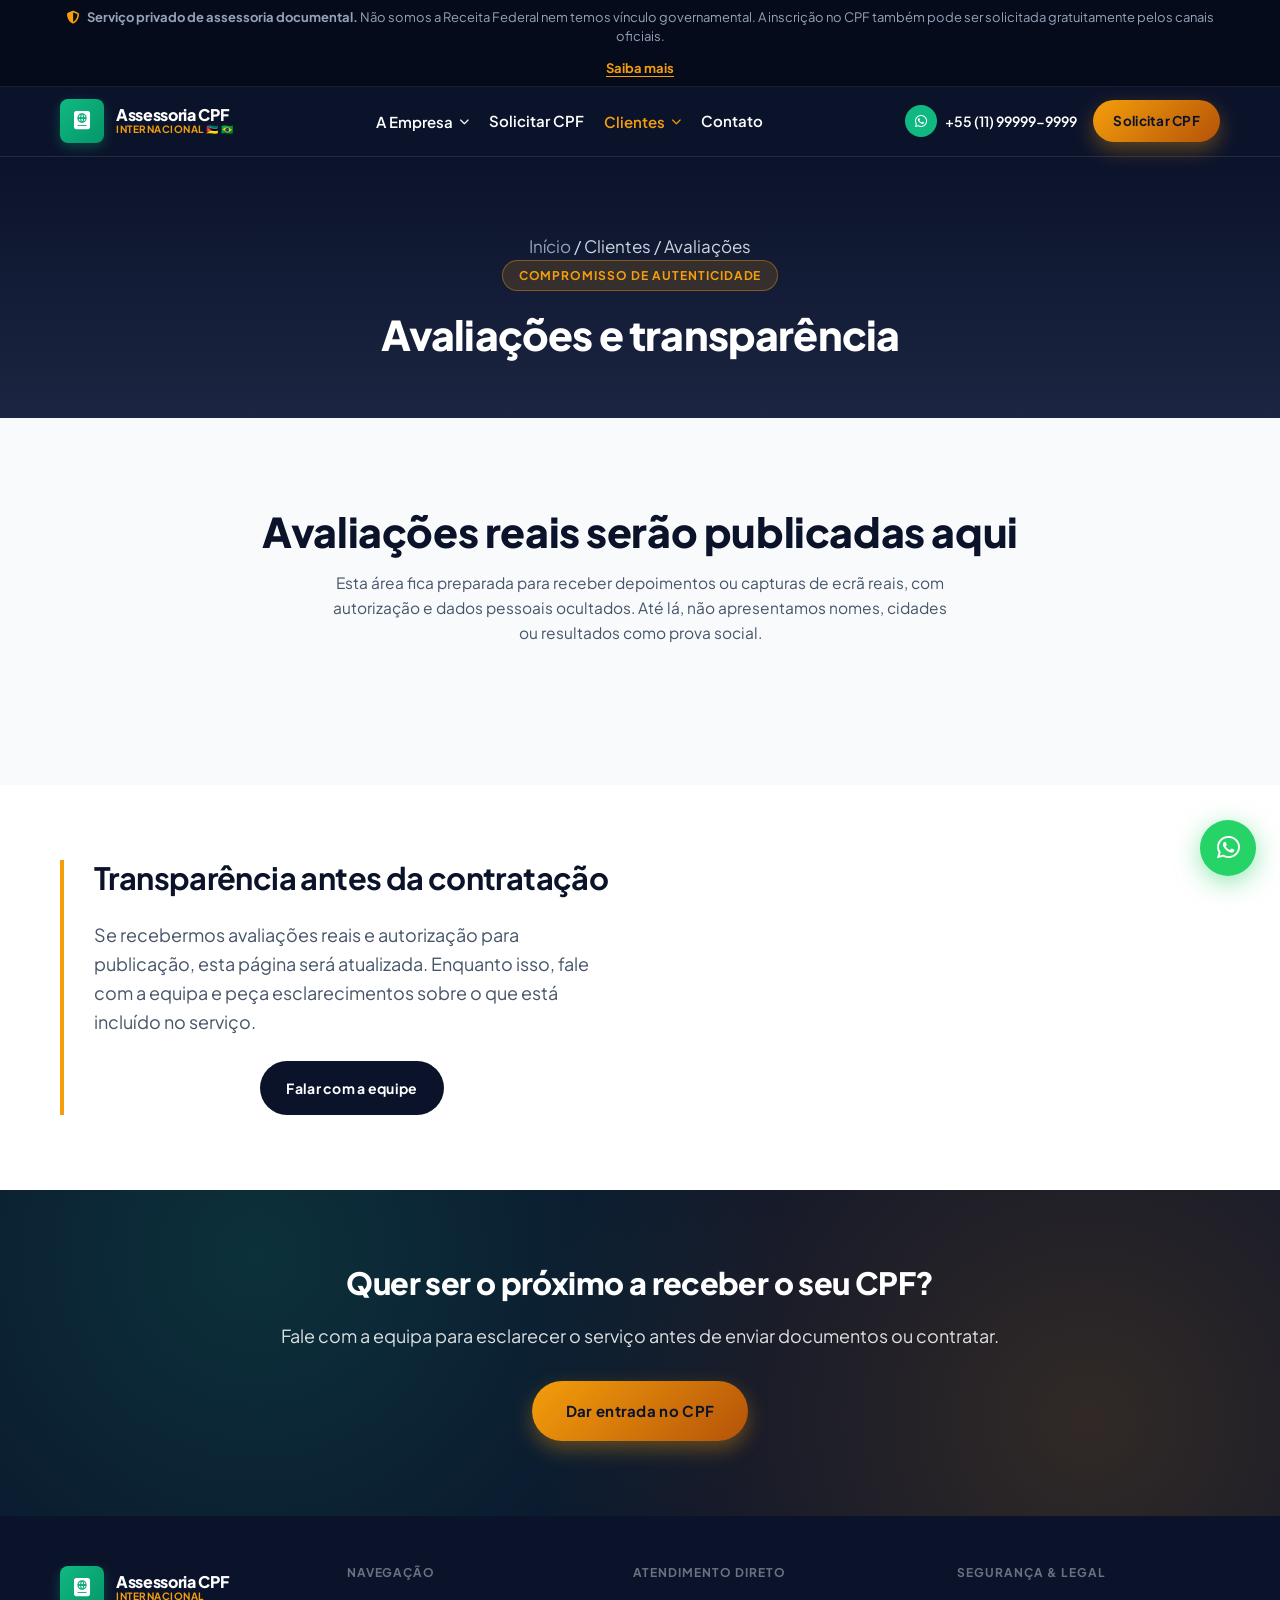
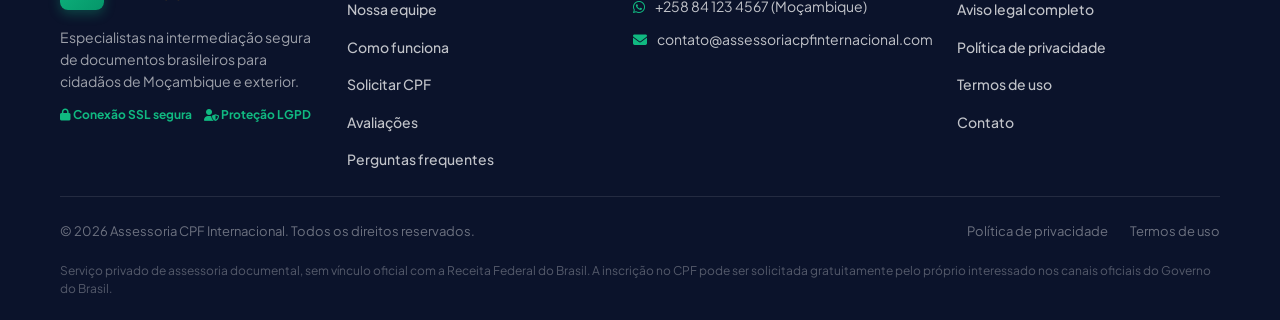
==== commit fc2fe7ad: "Improve CPF service clarity and first-contact flow" ====
--- a/avaliacoes.html
+++ b/avaliacoes.html
@@ -15,7 +15,7 @@
 
     <div class="legal-notice-bar">
         <div class="container legal-notice-content">
-            <span><i class="fa-solid fa-shield-halved"></i> <strong>Serviço privado de assessoria documental:</strong> sem vínculo oficial com a Receita Federal do Brasil. A solicitação pode ser feita diretamente pelo interessado nos canais oficiais.</span>
+            <span><i class="fa-solid fa-shield-halved"></i> <strong>Serviço privado de assessoria documental.</strong> Não somos a Receita Federal nem temos vínculo governamental. A inscrição no CPF também pode ser solicitada gratuitamente pelos canais oficiais.</span>
             <a href="aviso-legal.html" class="legal-link">Saiba mais</a>
         </div>
     </div>
@@ -40,7 +40,7 @@
                     </div>
                 </div>
                 <a href="solicitar.html" class="nav-link">Solicitar CPF</a>
-                <a href="cambio.html" class="nav-link">Câmbio Pix</a>
+
                 <div class="nav-item">
                     <button class="nav-link is-active" type="button" aria-expanded="false">Clientes <i class="fa-solid fa-chevron-down"></i></button>
                     <div class="nav-dropdown">
@@ -70,132 +70,15 @@
         <div class="container">
             <p class="breadcrumb"><a href="index.html">Início</a> / Clientes / Avaliações</p>
             <span class="page-hero__label">Compromisso de autenticidade</span>
-            <h1>Avaliações reais de clientes via WhatsApp</h1>
+            <h1>Avaliações e transparência</h1>
         </div>
     </section>
 
     <section class="reviews-section" id="avaliacoes">
         <div class="container">
-            <div class="reviews-grid">
-                <div class="review-card">
-                    <div class="review-country">🇲🇿 MOÇAMBIQUE (MAPUTO)</div>
-                    <div class="whatsapp-chat-box">
-                        <div class="chat-header">
-                            <i class="fa-brands fa-whatsapp"></i> Conversa confirmada no WhatsApp
-                        </div>
-                        <div class="chat-bubble received">
-                            "Olá Afonso! Acabei de receber o PDF do meu CPF. Muito obrigado pela rapidez!"
-                        </div>
-                        <div class="chat-bubble sent">
-                            "Olá Nelson! Ficamos felizes em ajudar. A nossa equipe em São Paulo concluiu o seu protocolo presencial ontem!"
-                        </div>
-                    </div>
-                    <div class="review-author">
-                        <strong>Nelson M.</strong>
-                        <span>Emissão em 4 dias úteis • Passaporte</span>
-                    </div>
-                </div>
-
-
-                <div class="review-card">
-                    <div class="review-country">🇲🇿 MOÇAMBIQUE (BEIRA)</div>
-                    <div class="whatsapp-chat-box">
-                        <div class="chat-header">
-                            <i class="fa-brands fa-whatsapp"></i> Conversa confirmada no WhatsApp
-                        </div>
-                        <div class="chat-bubble received">
-                            "Estava receosa por ser pela internet, mas o grupo de espera deu-me toda a segurança. Parabéns à equipe do Brasil!"
-                        </div>
-                        <div class="chat-bubble sent">
-                            "Obrigada Sheila! A transparência e a segurança de vocês é a nossa prioridade."
-                        </div>
-                    </div>
-                    <div class="review-author">
-                        <strong>Sheila T.</strong>
-                        <span>Emissão em 5 dias úteis • Passaporte</span>
-                    </div>
-                </div>
-
-
-                <div class="review-card">
-                    <div class="review-country">🇲🇿 MOÇAMBIQUE (NAMPULA)</div>
-                    <div class="whatsapp-chat-box">
-                        <div class="chat-header">
-                            <i class="fa-brands fa-whatsapp"></i> Conversa confirmada no WhatsApp
-                        </div>
-                        <div class="chat-bubble received">
-                            "A Amina avisou-me que a foto do meu BI estava cortada e pediu para reenviar antes de mandarem para o Brasil. Ainda bem, senão perdia o pedido."
-                        </div>
-                        <div class="chat-bubble sent">
-                            "Exatamente, Carlota. Conferimos tudo aqui antes de seguir — e não cobramos nada pelo reenvio."
-                        </div>
-                    </div>
-                    <div class="review-author">
-                        <strong>Carlota S.</strong>
-                        <span>Emissão em 5 dias úteis • Bilhete de identidade</span>
-                    </div>
-                </div>
-
-
-                <div class="review-card">
-                    <div class="review-country">🇲🇿 MOÇAMBIQUE (CHIMOIO)</div>
-                    <div class="whatsapp-chat-box">
-                        <div class="chat-header">
-                            <i class="fa-brands fa-whatsapp"></i> Conversa confirmada no WhatsApp
-                        </div>
-                        <div class="chat-bubble received">
-                            "Dei entrada na segunda-feira e na sexta já tinha o PDF no e-mail. Sinceramente, não esperava tão depressa."
-                        </div>
-                        <div class="chat-bubble sent">
-                            "Obrigado Ilídio! Os seus documentos vieram todos conformes, isso ajudou a não perder nenhum dia."
-                        </div>
-                    </div>
-                    <div class="review-author">
-                        <strong>Ilídio C.</strong>
-                        <span>Emissão em 4 dias úteis • Passaporte</span>
-                    </div>
-                </div>
-
-
-                <div class="review-card">
-                    <div class="review-country">🇲🇿 MOÇAMBIQUE (QUELIMANE)</div>
-                    <div class="whatsapp-chat-box">
-                        <div class="chat-header">
-                            <i class="fa-brands fa-whatsapp"></i> Conversa confirmada no WhatsApp
-                        </div>
-                        <div class="chat-bubble received">
-                            "Precisava do CPF para tratar da matrícula numa universidade brasileira e o prazo estava mesmo em cima. Deu tudo certo."
-                        </div>
-                        <div class="chat-bubble sent">
-                            "Ficamos contentes, Salomão! Avisou-nos do prazo logo no início e conseguimos organizar a ida ao posto."
-                        </div>
-                    </div>
-                    <div class="review-author">
-                        <strong>Salomão J.</strong>
-                        <span>Emissão em 3 dias úteis • Bilhete de identidade</span>
-                    </div>
-                </div>
-
-
-                <div class="review-card">
-                    <div class="review-country">🇲🇿 MOÇAMBIQUE (TETE)</div>
-                    <div class="whatsapp-chat-box">
-                        <div class="chat-header">
-                            <i class="fa-brands fa-whatsapp"></i> Conversa confirmada no WhatsApp
-                        </div>
-                        <div class="chat-bubble received">
-                            "Já tinha tentado sozinho no ano passado e nunca mais soube do pedido. Desta vez foi outra história."
-                        </div>
-                        <div class="chat-bubble sent">
-                            "A diferença é mesmo essa, Aníbal: alguém no Brasil a entregar a documentação em mãos."
-                        </div>
-                    </div>
-                    <div class="review-author">
-                        <strong>Aníbal G.</strong>
-                        <span>Emissão em 5 dias úteis • Passaporte</span>
-                    </div>
-                </div>
-
+            <div class="section-header">
+                <h2 class="section-title">Avaliações reais serão publicadas aqui</h2>
+                <p class="section-desc">Esta área fica preparada para receber depoimentos ou capturas de ecrã reais, com autorização e dados pessoais ocultados. Até lá, não apresentamos nomes, cidades ou resultados como prova social.</p>
             </div>
         </div>
     </section>
@@ -203,29 +86,9 @@
     <section class="section section--white reveal">
         <div class="container media-grid">
             <div class="media-grid__text media-grid__text--accent">
-                <h2 class="block-title">Como recolhemos estes depoimentos</h2>
-                <p class="block-text">
-                    Todos os depoimentos publicados são conversas reais do nosso atendimento no WhatsApp, partilhadas com autorização do cliente. Publicamos apenas o primeiro nome e a inicial do apelido, a cidade, o prazo de emissão e o tipo de documento — nunca dados pessoais, números de documento ou números de protocolo.
-                </p>
+                <h2 class="block-title">Transparência antes da contratação</h2>
+                <p class="block-text">Se recebermos avaliações reais e autorização para publicação, esta página será atualizada. Enquanto isso, fale com a equipa e peça esclarecimentos sobre o que está incluído no serviço.</p>
                 <a href="contato.html" class="btn btn--navy">Falar com a equipe</a>
-            </div>
-            <div class="stats-grid">
-                <div class="stat-card">
-                    <span class="stat-card__value">+1.450</span>
-                    <span class="stat-card__label">CPFs emitidos para cidadãos moçambicanos</span>
-                </div>
-                <div class="stat-card">
-                    <span class="stat-card__value">3–5</span>
-                    <span class="stat-card__label">Dias úteis de prazo médio de emissão</span>
-                </div>
-                <div class="stat-card">
-                    <span class="stat-card__value">6</span>
-                    <span class="stat-card__label">Membros na equipe, em 2 países</span>
-                </div>
-                <div class="stat-card">
-                    <span class="stat-card__value">50/50</span>
-                    <span class="stat-card__label">Entrada e conclusão, sem letras miúdas</span>
-                </div>
             </div>
         </div>
     </section>
@@ -233,7 +96,7 @@
     <section class="cta-banner reveal">
         <div class="container cta-banner__inner">
             <h2>Quer ser o próximo a receber o seu CPF?</h2>
-            <p>Preencha o formulário, pague apenas 50% de entrada e acompanhe cada etapa até o documento em PDF.</p>
+            <p>Fale com a equipa para esclarecer o serviço antes de enviar documentos ou contratar.</p>
             <a href="solicitar.html" class="btn btn--gold btn--lg">Dar entrada no CPF</a>
         </div>
     </section>
--- a/css/style.css
+++ b/css/style.css
@@ -3132,3 +3132,13 @@
         width: 100%;
     }
 }
+
+
+/* CRO transparency additions */
+.form-note { display:flex; gap:1.2rem; align-items:flex-start; padding:1.4rem 1.6rem; margin:1.6rem 0; background:var(--gold-soft); border:1px solid rgba(180,83,9,.2); border-radius:var(--radius-sm); color:var(--muted); }
+.form-note i { color:var(--gold-dark); margin-top:.35rem; }
+.form-note p { margin:0; font-size:1.4rem; line-height:1.5; }
+.member-photo-note { display:block; margin-top:.8rem; color:var(--muted-2); font-size:1.2rem; font-weight:600; }
+.price-clarity-grid { display:grid; grid-template-columns:repeat(3,1fr); gap:2rem; max-width:90rem; margin:0 auto 2rem; }
+.price-clarity-grid .usecase-card { text-align:center; }
+@media (max-width: 700px) { .price-clarity-grid { grid-template-columns:1fr; } }
